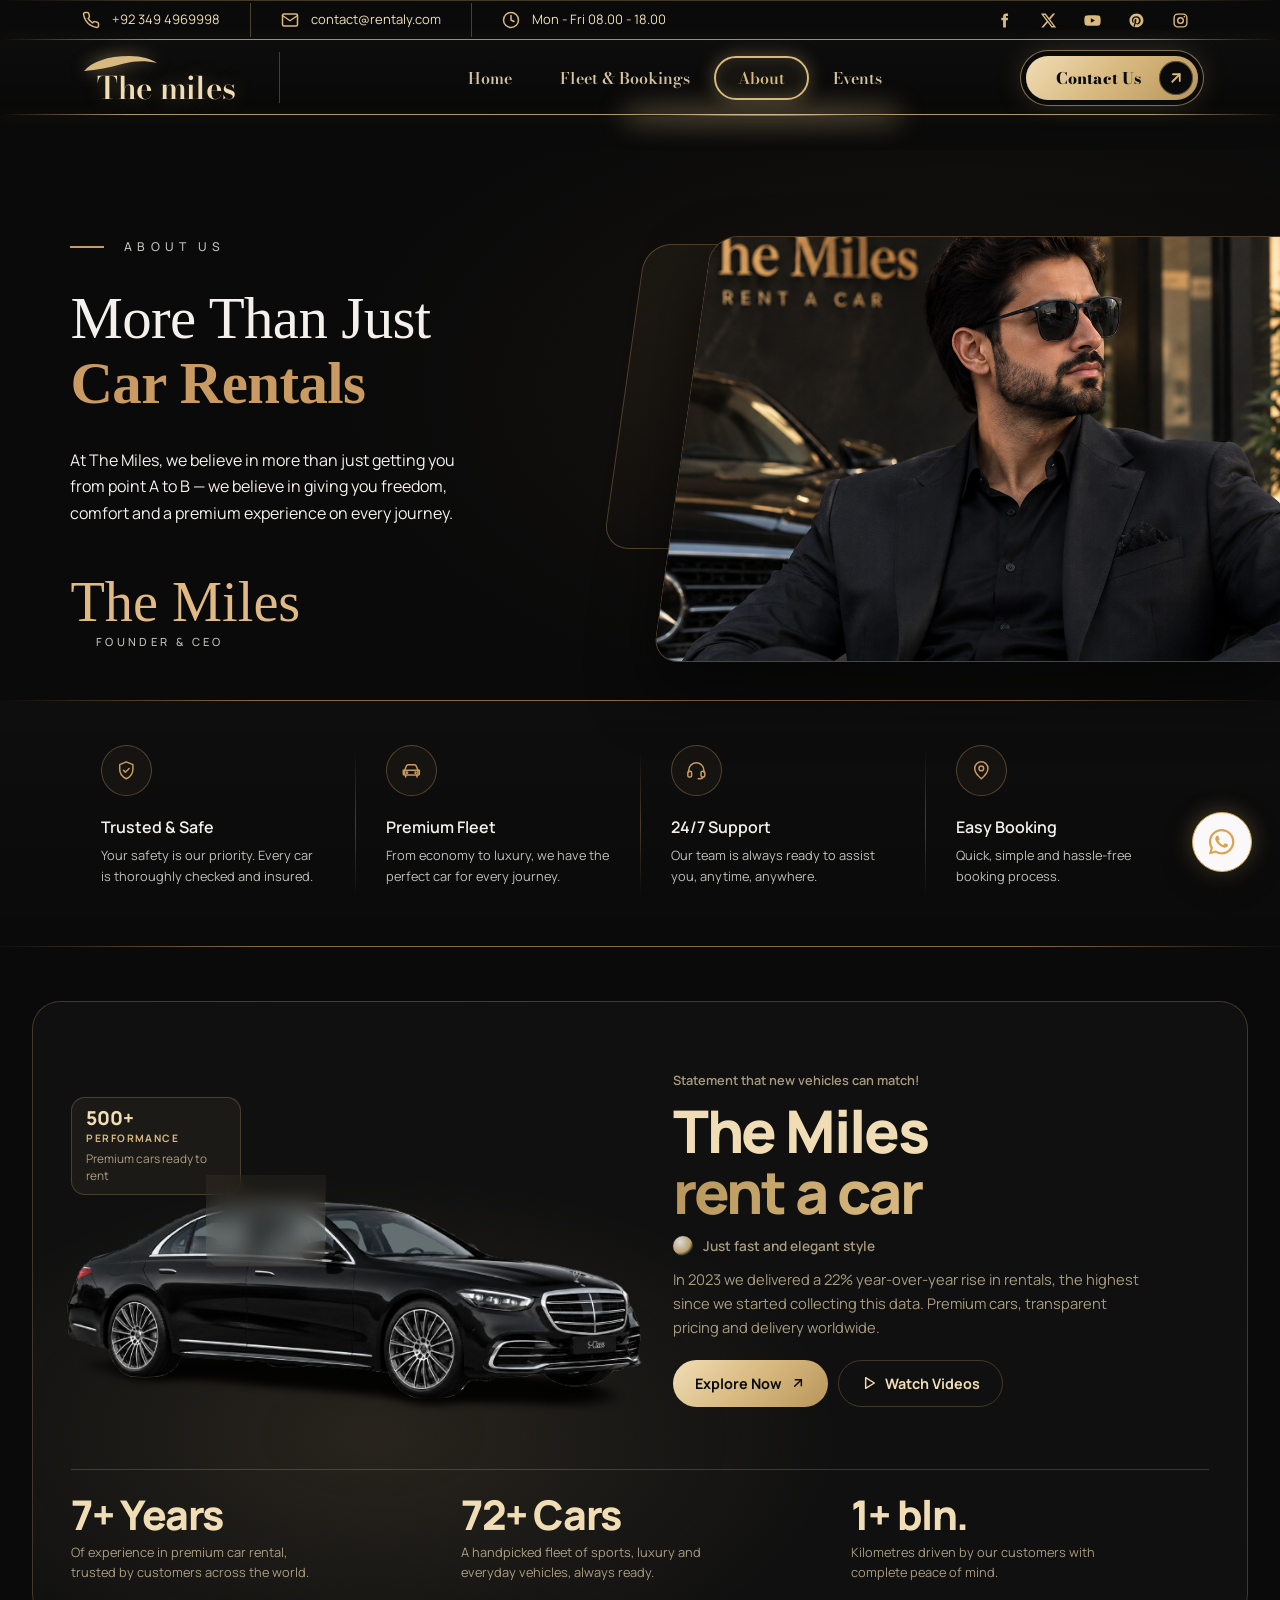
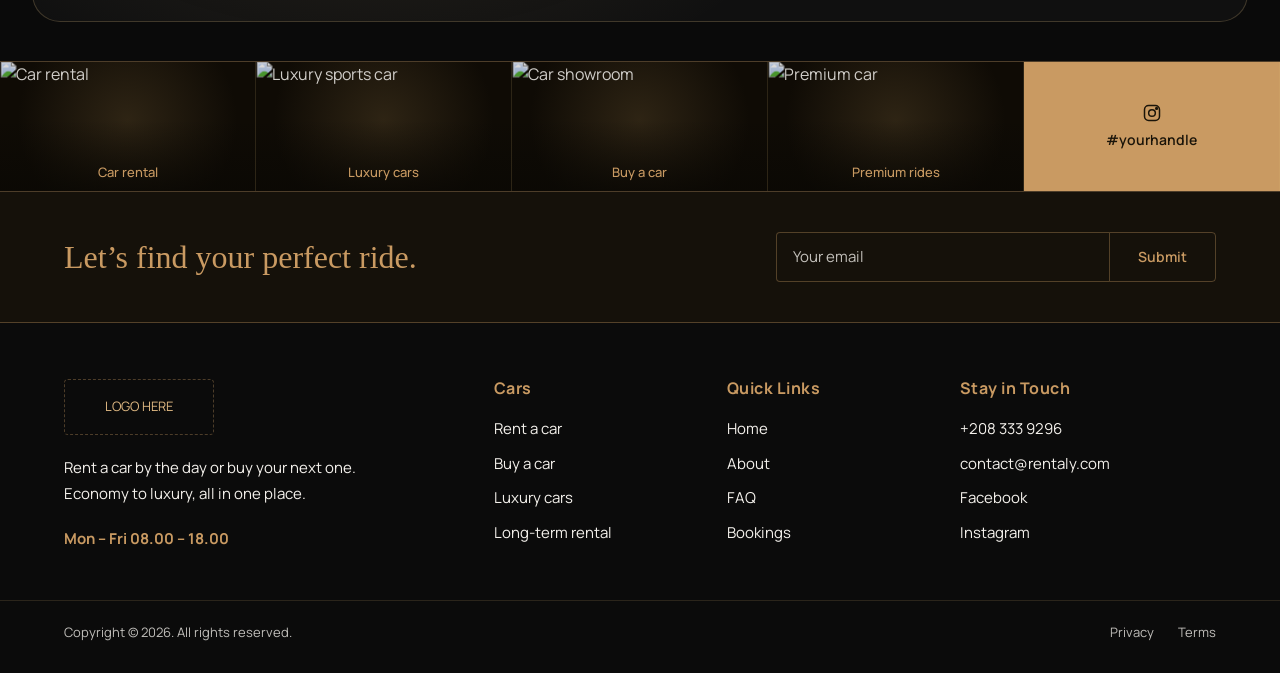
==== about.html @ 0574ad46 "frontend ui fixes" ====
<!DOCTYPE html>
<html lang="en">
<head>
    <meta charset="UTF-8">
    <meta name="viewport" content="width=device-width, initial-scale=1.0">
    <title>Document</title>
             <link href="https://cdn.jsdelivr.net/npm/bootstrap@5.3.3/dist/css/bootstrap.min.css" rel="stylesheet">
       <link rel="stylesheet" href="rent-section.css">
       <link rel="stylesheet" href="style.css">
        <link rel="preconnect" href="https://fonts.googleapis.com">
  <link rel="preconnect" href="https://fonts.gstatic.com" crossorigin>
  <link href="https://fonts.googleapis.com/css2?family=Manrope:wght@400;500;600;700;800&family=Bodoni+Moda:wght@400;500;600;700&family=Pinyon+Script&display=swap" rel="stylesheet">

   <link href="https://fonts.googleapis.com/css2?family=Manrope:wght@400;500;600;700;800&display=swap" rel="stylesheet">
  <style>
  :root{
    --bg:#0a0a0a; --card:#0f0e0d;
    --gold:#c99a62; --gold-soft:#e0b983; --gold-deep:#8d6a3f;
    --line:rgba(201,154,98,.35);
    --text:#f4f1ec; --muted:rgba(244,241,236,.78);
  }
  *{box-sizing:border-box;margin:0;padding:0}
  body{background:var(--bg);font-family:'Manrope',Arial,sans-serif;color:var(--text);-webkit-font-smoothing:antialiased}

  html,body{overflow-x:clip}
  .about{
    width:100%; overflow:hidden; overflow:clip; position:relative;
    background:radial-gradient(70% 60% at 75% 30%,rgba(201,154,98,.07),transparent 70%),var(--bg);
    padding:clamp(36px,6vw,90px) 0 0;
  } 


/* First section (About) ko upar se margin */
.about {
  margin-top: clamp(40px, 11vw, 110px);
}
  .about__top{
    display:grid; grid-template-columns:minmax(0,.9fr) minmax(0,1.1fr);
    align-items:center; gap:clamp(20px,3vw,50px);
  }

  /* ---------- Copy ---------- */
  .about__copy{padding-left:clamp(20px,5.5vw,90px)}
  .eyebrow{display:flex;align-items:center;gap:20px;margin-bottom:clamp(18px,2.4vw,34px);
    font-size:clamp(.7rem,.95vw,.88rem);letter-spacing:.42em;text-transform:uppercase;color:var(--muted);font-weight:500}
  .eyebrow::before{content:"";width:34px;height:1.5px;background:var(--gold)}
  .about h2{
    font-family:'Playfair Display',Georgia,serif;font-weight:500;
    font-size:clamp(2.3rem,4.6vw,4.4rem);line-height:1.1;letter-spacing:-.01em;
  }
  .about h2 span{display:block;color:var(--gold);font-weight:600}
  .about__lead{margin-top:clamp(18px,2.4vw,34px);max-width:26em;
    font-size:clamp(.92rem,1.25vw,1.12rem);line-height:1.65;color:var(--text)}

  .sign{margin-top:clamp(26px,4vw,60px);display:flex;flex-direction:column;align-items:flex-start}
  .sign__name{font-family:'Mrs Saint Delafield',cursive;font-size:clamp(2.6rem,4.4vw,4.2rem);line-height:.9;color:var(--gold-soft)}
  .sign__role{margin:6px 0 0 clamp(14px,2vw,34px);font-size:.7rem;letter-spacing:.3em;text-transform:uppercase;color:var(--muted);font-weight:500}

  /* ---------- Visual ---------- */
  .about__visual{position:relative;min-height:clamp(320px,34vw,520px);padding-right:0}
  /* offset outline behind the photo */
  .frame-back{
    position:absolute;left:4%;top:4%;width:62%;height:70%;
    border:1px solid var(--line);border-radius:26px;transform:skewX(-8deg);
    background:linear-gradient(135deg,rgba(201,154,98,.08),transparent 60%);
  }
  .frame{
    position:absolute;left:8%;right:0;top:2%;bottom:0;
    border:1px solid var(--line);border-right:0;border-radius:26px 0 0 26px;
    transform:skewX(-8deg);transform-origin:bottom left;overflow:hidden;
    background:linear-gradient(160deg,#1b1713,#0c0b0a);
    box-shadow:0 30px 60px rgba(0,0,0,.5);
  }
  .frame__inner{position:absolute;top:0;bottom:0;left:-10%;right:-10%;transform:skewX(8deg) scale(var(--img-scale,1));transform-origin:center}
  .frame__inner img{width:100%;height:100%;object-fit:cover;object-position:var(--img-pos,center center);display:block}

  .founder{
    position:absolute;z-index:2;top:6%;right:clamp(16px,4vw,70px);
    width:clamp(130px,13vw,200px);padding:clamp(12px,1.4vw,20px);
    background:rgba(10,10,10,.82);border:1px solid var(--line);border-radius:16px;
    -webkit-backdrop-filter:blur(8px);backdrop-filter:blur(8px);
  }
  .founder small{display:block;font-size:.62rem;letter-spacing:.3em;text-transform:uppercase;color:var(--muted)}
  .founder b{display:block;margin-top:10px;font-weight:500;font-size:clamp(.85rem,1.1vw,1rem);color:var(--gold-soft)}
  .founder i{display:block;height:1px;margin:10px 0 8px;width:70%;background:linear-gradient(90deg,var(--gold),transparent)}
  .founder .sig{font-family:'Mrs Saint Delafield',cursive;font-size:1.8rem;line-height:1;color:var(--gold-deep);text-align:right}

  /* signature on photo - mobile only */
  .sign--photo{display:none}

  /* ---------- Features ---------- */
  .features{
    margin-top:clamp(24px,3vw,44px);list-style:none;
    display:grid;grid-template-columns:repeat(4,minmax(0,1fr));
    border-top:1px solid transparent;
    border-image:linear-gradient(90deg,transparent,var(--gold-deep) 20%,var(--gold-deep) 80%,transparent) 1;
    border-bottom:1px solid var(--line);
    padding:clamp(24px,3.4vw,50px) clamp(20px,5.5vw,90px);
    background:linear-gradient(180deg,rgba(255,255,255,.015),transparent);
  }
  .feat{position:relative;padding:0 clamp(14px,2.4vw,40px)}
  .feat + .feat::before{content:"";position:absolute;left:0;top:4%;bottom:4%;width:1px;background:linear-gradient(180deg,transparent,var(--line),transparent)}
  .feat__icon{
    display:grid;place-items:center;width:clamp(44px,4vw,56px);height:clamp(44px,4vw,56px);
    border:1px solid var(--line);border-radius:50%;background:rgba(201,154,98,.05);color:var(--gold);
    margin-bottom:clamp(14px,1.8vw,22px);
  }
  .feat__icon svg{width:46%;height:46%;fill:none;stroke:currentColor;stroke-width:1.6;stroke-linecap:round;stroke-linejoin:round}
  .feat h3{font-weight:600;font-size:clamp(.95rem,1.25vw,1.12rem);margin-bottom:8px}
  .feat p{font-size:clamp(.8rem,1vw,.92rem);line-height:1.6;color:var(--muted);max-width:19em}

  /* ---------- Tablet ---------- */
  @media (max-width:1024px){
    .features{grid-template-columns:repeat(2,minmax(0,1fr));row-gap:34px}
    .feat:nth-child(3)::before{display:none}
  }

  /* ---------- Mobile ---------- */
  @media (max-width:820px){
    .about{padding-top:36px}
    .about__top{grid-template-columns:1fr;gap:28px}
    .about__copy{padding:0 22px}
    .about__copy .sign{display:none}
    .about h2{font-size:clamp(2.1rem,9vw,3rem)}
    .about__lead{max-width:none;font-size:.95rem}

    .about__visual{min-height:max(320px,78vw);margin-right:0}
    .frame-back{left:2%;top:6%;width:70%;height:70%}
    .frame{left:7%;right:6%;top:6%;bottom:12%;border-right:1px solid var(--line);border-radius:22px}
    .founder{right:12px;top:12%;width:118px;padding:11px}
    .founder .sig{font-size:1.5rem}
    .sign--photo{display:flex;position:absolute;right:22px;bottom:0;align-items:flex-end;z-index:2}
    .sign--photo .sign__name{font-size:2.4rem}
    .sign--photo .sign__role{margin:2px 0 0;font-size:.58rem;text-align:right}
    .sign--photo{flex-direction:column;align-items:flex-end}

    .features{grid-template-columns:1fr;row-gap:0;padding:12px 22px 40px;border-bottom:0}
    .feat{display:grid;grid-template-columns:56px 1fr;column-gap:18px;padding:22px 0}
    .feat + .feat::before{display:none}
    .feat__icon{margin:0;width:50px;height:50px;grid-row:1 / span 2}
    .feat h3{align-self:end;margin-bottom:6px}
    .feat p{grid-column:2;max-width:none}
  }
</style>
  <style>
    /* =========================================================
   RENT CAR WORLDWIDE (.rc) - standalone section
   Default: Black + Champagne Gold. Class "rc--light" = original light look.
   Font: Manrope.

   CAR KNOBS (.rc ke andar):
     --rc-car-scale : car ka size (1 = box me fit, 1.2 = 20% bada)
     --rc-car-x / --rc-car-y : car ko left-right / upar-neeche khiskana (%)
     --rc-tag-x / --rc-tag-y : price tag ki jagah
     --rc-dot-x / --rc-dot-y : "+" hotspot ki jagah
   ========================================================= */
.rc {
  --rc-gold-rgb: var(--rt-gold-rgb, 216, 185, 127);
  --rc-light-rgb: var(--rt-light-rgb, 240, 221, 181);

  --rc-bg: var(--rt-black, #0a0a0a);
  --rc-card: #101010;
  --rc-glow: rgba(var(--rc-gold-rgb), .12);
  --rc-text: var(--rt-gold-light, #f0ddb5);
  --rc-muted: rgba(var(--rc-light-rgb), .68);
  --rc-accent: var(--rt-gold, #d8b97f);
  --rc-primary-bg: linear-gradient(135deg, var(--rt-gold-light, #f0ddb5) 0%, var(--rt-gold, #d8b97f) 50%, var(--rt-gold-deep, #b8965a) 100%);
  --rc-on-accent: var(--rt-black, #0a0a0a);
  --rc-chip-bg: rgba(var(--rc-gold-rgb), .06);
  --rc-line: rgba(var(--rc-gold-rgb), .24);

  /* ---- car + tag knobs ---- */
  --rc-car-scale: 1.08;
  --rc-car-x: 0%;
  --rc-car-y: 0%;
  --rc-tag-x: 24%;
  --rc-tag-y: 34%;
  --rc-dot-x: 40%;
  --rc-dot-y: 58%;

  padding: clamp(14px, 3vw, 40px) clamp(10px, 2.5vw, 32px);
  background: var(--rc-bg);
  color: var(--rc-text);
  font-family: 'Manrope', sans-serif;
  -webkit-font-smoothing: antialiased;
}
.rc *, .rc *::before, .rc *::after { box-sizing: border-box; }

/* original light look */
.rc--light {
  --rc-bg: #dce8dc;
  --rc-card: #ffffff;
  --rc-glow: transparent;
  --rc-text: #0b0b0b;
  --rc-muted: #6a6f6a;
  --rc-accent: #0b0b0b;
  --rc-primary-bg: #0b0b0b;
  --rc-on-accent: #ffffff;
  --rc-chip-bg: #ffffff;
  --rc-line: rgba(0, 0, 0, .12);
}
.rc--light .rc__title em { background: none; color: inherit; -webkit-text-fill-color: currentColor; }
.rc--light .rc__car img { mix-blend-mode: normal; }

/* ---------- Card ---------- */
.rc__card {
  position: relative;
  max-width: 1240px;
  margin-inline: auto;
  padding: clamp(18px, 3vw, 40px);
  overflow: hidden;
  background:
    radial-gradient(ellipse 55% 60% at 28% 70%, var(--rc-glow), transparent 70%),
    var(--rc-card);
  border: 1px solid var(--rc-line);
  border-radius: clamp(18px, 2.6vw, 28px);
}

.rc__grid {
  display: grid;
  grid-template-columns: minmax(0, 1.05fr) minmax(0, 1fr);
  grid-template-areas:
    "visual copy"
    "stats  stats";
  column-gap: clamp(16px, 3vw, 40px);
}

/* ---------- Visual (left) ---------- */
.rc__visual {
  grid-area: visual;
  position: relative;
  min-height: clamp(280px, 31vw, 420px);
}

.rc__types {
  position: absolute;
  top: 0;
  left: 0;
  z-index: 2;
  display: flex;
  gap: 8px;
  margin: 0;
  padding: 0;
  list-style: none;
}
.rc__types li {
  display: grid;
  place-items: center;
  width: 42px;
  height: 42px;
  background: var(--rc-chip-bg);
  border: 1px solid var(--rc-line);
  border-radius: 50%;
  color: var(--rc-accent);
}
.rc__types li.is-active {
  background: var(--rc-primary-bg);
  border-color: transparent;
  color: var(--rc-on-accent);
}
.rc__types svg {
  width: 18px;
  height: 18px;
  fill: none;
  stroke: currentColor;
  stroke-width: 1.8;
  stroke-linecap: round;
  stroke-linejoin: round;
}

.rc__chip {
  position: absolute;
  top: 56px;
  left: 0;
  z-index: 2;
  display: grid;
  gap: 2px;
  max-width: 170px;
  padding: 10px 14px;
  background: var(--rc-chip-bg);
  border: 1px solid var(--rc-line);
  border-radius: 14px;
}
.rc__chip-num { font-size: 1.2rem; font-weight: 800; line-height: 1.1; }
.rc__chip-label {
  font-size: .64rem;
  font-weight: 700;
  letter-spacing: .14em;
  text-transform: uppercase;
  color: var(--rc-accent);
}
.rc__chip-text { margin-top: 3px; font-size: .74rem; line-height: 1.4; color: var(--rc-muted); }

/* ---------- Car image slot ----------
   Car is always fitted INSIDE this box (any image shape works), so it can
   never grow over the text. Use --rc-car-scale to make it bigger. */
.rc__car {
  position: absolute;
  top: 60px;
  left: 0;
  right: 0;
  bottom: 0;
  z-index: 0;
  display: flex;
  align-items: flex-end;
  justify-content: center;
}
.rc__car img {
  display: block;
  width: 100%;
  height: 100%;
  object-fit: contain;
  object-position: center bottom;
  transform: scale(var(--rc-car-scale)) translate(var(--rc-car-x), var(--rc-car-y));
  transform-origin: center bottom;
  /* agar image JPG hai (kala background), ye us kale ko card me ghula deta hai.
     Transparent PNG/WebP me koi farq nahi padta. */
  mix-blend-mode: lighten;
}
/* preview hint - disappears once an <img> is added */
.rc__car:not(:has(img)) {
  align-items: center;
  border: 1.5px dashed var(--rc-line);
  border-radius: 18px;
}
.rc__car:not(:has(img))::before {
  content: "Car image yahan lagao";
  font-size: .8rem;
  letter-spacing: .1em;
  text-transform: uppercase;
  color: var(--rc-muted);
}

/* floating price tag */
.rc__tag {
  position: absolute;
  left: var(--rc-tag-x);
  top: var(--rc-tag-y);
  z-index: 2;
  display: grid;
  gap: 2px;
  padding: 8px 14px 10px;
  background: var(--rc-chip-bg);
  border: 1px solid var(--rc-line);
  border-radius: 14px;
  -webkit-backdrop-filter: blur(10px);
  backdrop-filter: blur(10px);
}
.rc__tag-pill {
  justify-self: start;
  margin-bottom: 3px;
  padding: 2px 9px;
  background: var(--rc-primary-bg);
  border-radius: 999px;
  color: var(--rc-on-accent);
  font-size: .64rem;
  font-weight: 700;
}
.rc__tag-label { font-size: .72rem; color: var(--rc-muted); }
.rc__tag-price { font-size: 1.15rem; font-weight: 800; letter-spacing: -.02em; }

/* "+" hotspot on the car */
.rc__dot {
  position: absolute;
  left: var(--rc-dot-x);
  top: var(--rc-dot-y);
  z-index: 2;
  display: grid;
  place-items: center;
  width: 34px;
  height: 34px;
  padding: 0;
  background: var(--rc-primary-bg);
  border: 0;
  border-radius: 50%;
  color: var(--rc-on-accent);
  cursor: pointer;
}
.rc__dot svg {
  width: 16px;
  height: 16px;
  fill: none;
  stroke: currentColor;
  stroke-width: 2.4;
  stroke-linecap: round;
}
.rc__dot::after {
  content: "";
  position: absolute;
  inset: -6px;
  border: 1px solid var(--rc-accent);
  border-radius: 50%;
  animation: rcPulse 2.2s ease-out infinite;
}
@keyframes rcPulse {
  0%   { transform: scale(.8); opacity: .9; }
  100% { transform: scale(1.6); opacity: 0; }
}

/* ---------- Copy (right) ---------- */
.rc__copy {
  grid-area: copy;
  position: relative;
  z-index: 1;
  align-self: center;
}
.rc__eyebrow {
  margin: 0 0 10px;
  font-size: clamp(.74rem, 1vw, .85rem);
  font-weight: 600;
  color: var(--rc-muted);
}
.rc__title {
  margin: 0 0 14px;
  font-size: clamp(2.1rem, 4.6vw, 3.9rem);
  font-weight: 800;
  line-height: 1.04;
  letter-spacing: -.035em;
  color: var(--rc-text);
}
.rc__title em {
  display: block;
  font-style: normal;
  background: linear-gradient(100deg, var(--rt-gold-deep, #b8965a) 0%, var(--rt-gold, #d8b97f) 45%, var(--rt-gold-light, #f0ddb5) 100%);
  -webkit-background-clip: text;
  background-clip: text;
  color: transparent;
  -webkit-text-fill-color: transparent;
}
.rc__style {
  display: flex;
  align-items: center;
  gap: 10px;
  margin: 0 0 10px;
  font-size: .85rem;
  font-weight: 600;
  color: var(--rc-muted);
}
.rc__orb {
  width: 20px;
  height: 20px;
  border-radius: 50%;
  background: radial-gradient(circle at 35% 30%, #fff, var(--rc-accent) 55%, transparent 75%);
  opacity: .85;
}
.rc__lead {
  max-width: 480px;
  margin: 0 0 20px;
  font-size: clamp(.86rem, 1.15vw, .95rem);
  line-height: 1.65;
  color: var(--rc-muted);
}

.rc__actions { display: flex; flex-wrap: wrap; gap: 10px; }
.rc__btn {
  display: inline-flex;
  align-items: center;
  gap: 8px;
  padding: 12px 22px;
  border-radius: 999px;
  font-size: .9rem;
  font-weight: 700;
  text-decoration: none;
  transition: transform .3s ease, box-shadow .3s ease, border-color .3s ease;
}
.rc__btn svg {
  width: 16px;
  height: 16px;
  fill: none;
  stroke: currentColor;
  stroke-width: 2.2;
  stroke-linecap: round;
  stroke-linejoin: round;
}
.rc__btn--primary { background: var(--rc-primary-bg); color: var(--rc-on-accent); }
.rc__btn--ghost { border: 1px solid var(--rc-line); color: var(--rc-text); }
.rc__btn:hover { transform: translateY(-2px); }
.rc__btn--primary:hover { box-shadow: 0 12px 28px rgba(var(--rc-gold-rgb), .3); }
.rc__btn--ghost:hover { border-color: var(--rc-accent); }
.rc__btn:focus-visible { outline: 2px solid var(--rc-accent); outline-offset: 3px; }

/* ---------- Stats ---------- */
.rc__stats {
  grid-area: stats;
  display: grid;
  grid-template-columns: repeat(3, minmax(0, 1fr));
  gap: clamp(14px, 2.5vw, 32px);
  margin: clamp(18px, 2.6vw, 32px) 0 0;
  padding: clamp(16px, 2.2vw, 24px) 0 0;
  list-style: none;
  border-top: 1px solid var(--rc-line);
}
.rc__stats strong {
  display: block;
  font-size: clamp(1.7rem, 3.2vw, 2.6rem);
  font-weight: 800;
  line-height: 1;
  letter-spacing: -.035em;
}
.rc__stats p {
  max-width: 32ch;
  margin: 8px 0 0;
  font-size: clamp(.8rem, 1vw, .88rem);
  line-height: 1.55;
  color: var(--rc-muted);
}

/* =========================================================
   RESPONSIVE
   >=992   car left, text right, stats below
   <992    text first, then car, then stats
   <640    stats become rows
   <480    stat chip hidden, smaller icons
   ========================================================= */
@media (max-width: 991.98px) {
  .rc__grid {
    grid-template-columns: minmax(0, 1fr);
    grid-template-areas:
      "copy"
      "visual"
      "stats";
  }
  .rc__copy { margin-bottom: clamp(8px, 3vw, 20px); }
  .rc__visual { min-height: clamp(240px, 58vw, 380px); }
}

@media (max-width: 639.98px) {
  .rc__stats { grid-template-columns: minmax(0, 1fr); gap: 0; }
  .rc__stats li {
    display: grid;
    grid-template-columns: minmax(104px, .42fr) minmax(0, 1fr);
    align-items: center;
    gap: 14px;
    padding: 12px 0;
    border-bottom: 1px solid var(--rc-line);
  }
  .rc__stats li:last-child { border-bottom: 0; }
  .rc__stats p { margin: 0; }
}

@media (max-width: 479.98px) {
  .rc__chip { display: none; }
  .rc__car { top: 50px; }
  .rc__types li { width: 36px; height: 36px; }
  .rc__types svg { width: 16px; height: 16px; }
  .rc__tag { padding: 6px 11px 8px; }
  .rc__tag-price { font-size: 1rem; }
  .rc__btn { padding: 11px 18px; }
}

@media (prefers-reduced-motion: reduce) {
  .rc__dot::after { animation: none; display: none; }
  .rc__btn { transition: none; }
}
   </style>
</head>
<body>
     <!-- Inline SVG sprite (no icon library needed) -->
  <svg width="0" height="0" style="position:absolute" aria-hidden="true" focusable="false">
    <defs>
      <symbol id="i-phone" viewBox="0 0 24 24"><path d="M22 16.9v3a2 2 0 0 1-2.2 2 19.8 19.8 0 0 1-8.6-3.1 19.5 19.5 0 0 1-6-6A19.8 19.8 0 0 1 2.1 4.2 2 2 0 0 1 4.1 2h3a2 2 0 0 1 2 1.7c.1 1 .4 1.9.7 2.8a2 2 0 0 1-.5 2.1L8.1 9.9a16 16 0 0 0 6 6l1.3-1.3a2 2 0 0 1 2.1-.4c.9.3 1.8.6 2.8.7a2 2 0 0 1 1.7 2z"/></symbol>
      <symbol id="i-mail" viewBox="0 0 24 24"><path d="M4 4h16a2 2 0 0 1 2 2v12a2 2 0 0 1-2 2H4a2 2 0 0 1-2-2V6a2 2 0 0 1 2-2z"/><polyline points="22,6 12,13 2,6"/></symbol>
      <symbol id="i-clock" viewBox="0 0 24 24"><circle cx="12" cy="12" r="10"/><polyline points="12 6 12 12 16 14"/></symbol>
      <symbol id="i-chevron-left" viewBox="0 0 24 24"><polyline points="15 18 9 12 15 6"/></symbol>
      <symbol id="i-chevron-right" viewBox="0 0 24 24"><polyline points="9 18 15 12 9 6"/></symbol>
      <symbol id="i-menu" viewBox="0 0 24 24"><line x1="3" y1="7" x2="21" y2="7"/><line x1="3" y1="12" x2="21" y2="12"/><line x1="3" y1="17" x2="21" y2="17"/></symbol>
      <symbol id="i-arrow-up-right" viewBox="0 0 24 24"><line x1="7" y1="17" x2="17" y2="7"/><polyline points="8 7 17 7 17 16"/></symbol>

      <!-- fleet section icons -->
      <symbol id="i-arrow-right" viewBox="0 0 24 24"><path d="M5 12h14"/><path d="m12 5 7 7-7 7"/></symbol>
      <symbol id="i-car" viewBox="0 0 24 24"><path d="M19 17h2c.6 0 1-.4 1-1v-3c0-.9-.7-1.7-1.5-1.9C18.7 10.6 16 10 16 10s-1.3-1.4-2.2-2.3c-.5-.4-1.1-.7-1.8-.7H5c-.6 0-1.1.4-1.4.9l-1.4 2.9A3.7 3.7 0 0 0 2 12v4c0 .6.4 1 1 1h2"/><circle cx="7" cy="17" r="2"/><path d="M9 17h6"/><circle cx="17" cy="17" r="2"/></symbol>
      <symbol id="i-car-front" viewBox="0 0 24 24"><path d="m21 8-2 2-1.5-3.7A2 2 0 0 0 15.646 5H8.4a2 2 0 0 0-1.903 1.257L5 10 3 8"/><path d="M7 14h.01"/><path d="M17 14h.01"/><rect width="18" height="8" x="3" y="10" rx="2"/><path d="M5 18v2"/><path d="M19 18v2"/></symbol>
      <symbol id="i-suv" viewBox="0 0 24 24"><path d="M5 17H3a1 1 0 0 1-1-1v-4.5l2-4.5a1 1 0 0 1 .9-.6h10.4a1 1 0 0 1 .8.4l3.4 4.7H21a1 1 0 0 1 1 1V16a1 1 0 0 1-1 1h-2"/><path d="M9 17h6"/><circle cx="7" cy="17" r="2"/><circle cx="17" cy="17" r="2"/><path d="M4 11.5h14"/></symbol>
      <symbol id="i-crown" viewBox="0 0 24 24"><path d="M11.562 3.266a.5.5 0 0 1 .876 0L15.39 8.87a1 1 0 0 0 1.516.294L21.183 5.5a.5.5 0 0 1 .798.519l-2.834 10.246a1 1 0 0 1-.956.734H5.81a1 1 0 0 1-.957-.734L2.02 6.02a.5.5 0 0 1 .798-.519l4.276 3.664a1 1 0 0 0 1.516-.294z"/><path d="M5 21h14"/></symbol>
      <symbol id="i-truck" viewBox="0 0 24 24"><path d="M14 18V6a2 2 0 0 0-2-2H4a2 2 0 0 0-2 2v11a1 1 0 0 0 1 1h2"/><path d="M15 18H9"/><path d="M19 18h2a1 1 0 0 0 1-1v-3.65a1 1 0 0 0-.22-.624l-3.48-4.35A1 1 0 0 0 17.52 8H14"/><circle cx="17" cy="18" r="2"/><circle cx="7" cy="18" r="2"/></symbol>
      <symbol id="i-flame" viewBox="0 0 24 24"><path d="M8.5 14.5A2.5 2.5 0 0 0 11 12c0-1.38-.5-2-1-3-1.072-2.143-.224-4.054 2-6 .5 2.5 2 4.9 4 6.5 2 1.6 3 3.5 3 5.5a7 7 0 1 1-14 0c0-1.153.433-2.294 1-3a2.5 2.5 0 0 0 2.5 2.5z"/></symbol>
      <symbol id="i-heart" viewBox="0 0 24 24"><path d="M19 14c1.49-1.46 3-3.21 3-5.5A5.5 5.5 0 0 0 16.5 3c-1.76 0-3 .5-4.5 2-1.5-1.5-2.74-2-4.5-2A5.5 5.5 0 0 0 2 8.5c0 2.3 1.5 4.05 3 5.5l7 7Z"/></symbol>
      <symbol id="i-engine" viewBox="0 0 24 24"><path d="M4 10v5"/><path d="M2 12.5h2"/><path d="M6 8h3V6h6v2h2l2 2h2v6h-2l-2 2H9l-3-3z"/><path d="M11 12h4"/></symbol>
      <symbol id="i-gauge" viewBox="0 0 24 24"><path d="m12 14 4-4"/><path d="M3.34 19a10 10 0 1 1 17.32 0"/></symbol>
      <symbol id="i-gear" viewBox="0 0 24 24"><circle cx="12" cy="12" r="9"/><circle cx="9" cy="9" r=".6"/><circle cx="15" cy="9" r=".6"/><circle cx="9" cy="15" r=".6"/><circle cx="15" cy="15" r=".6"/><path d="M9 9v6M15 9v6M9 12h6"/></symbol>
      <symbol id="i-shield-check" viewBox="0 0 24 24"><path d="M20 13c0 5-3.5 7.5-7.66 8.95a1 1 0 0 1-.67-.01C7.5 20.5 4 18 4 13V6a1 1 0 0 1 1-1c2 0 4.5-1.2 6.24-2.72a1.17 1.17 0 0 1 1.52 0C14.51 3.81 17 5 19 5a1 1 0 0 1 1 1z"/><path d="m9 12 2 2 4-4"/></symbol>
      <symbol id="i-support" viewBox="0 0 24 24"><circle cx="12" cy="12" r="10"/><text x="12" y="14.6" text-anchor="middle" font-size="7.2" font-weight="800" font-family="Manrope, sans-serif" fill="currentColor" stroke="none">24/7</text></symbol>
      <symbol id="i-star" viewBox="0 0 24 24"><path d="M11.525 2.295a.53.53 0 0 1 .95 0l2.31 4.679a2.123 2.123 0 0 0 1.595 1.16l5.166.756a.53.53 0 0 1 .294.904l-3.736 3.638a2.123 2.123 0 0 0-.611 1.878l.882 5.14a.53.53 0 0 1-.771.56l-4.618-2.428a2.122 2.122 0 0 0-1.973 0L6.396 21.01a.53.53 0 0 1-.77-.56l.881-5.139a2.122 2.122 0 0 0-.611-1.879L2.16 9.795a.53.53 0 0 1 .294-.906l5.165-.755a2.122 2.122 0 0 0 1.597-1.16z"/></symbol>

      <symbol id="i-facebook" viewBox="0 0 24 24"><path d="M14 8V6.5c0-.7.2-1 1.1-1H17V2h-2.6C11.3 2 10 3.7 10 6.2V8H7.5v3.5H10V22h4V11.5h2.7L17 8h-3z"/></symbol>
      <symbol id="i-x" viewBox="0 0 24 24"><path d="M18.244 2.25h3.308l-7.227 8.26 8.502 11.24H16.17l-5.214-6.817L4.99 21.75H1.68l7.73-8.835L1.254 2.25H8.08l4.713 6.231zm-1.161 17.52h1.833L7.084 4.126H5.117z"/></symbol>
      <symbol id="i-youtube" viewBox="0 0 24 24"><path d="M23 7.2a3 3 0 0 0-2.1-2.1C19 4.6 12 4.6 12 4.6s-7 0-8.9.5A3 3 0 0 0 1 7.2C.5 9.1.5 12 .5 12s0 2.9.5 4.8a3 3 0 0 0 2.1 2.1c1.9.5 8.9.5 8.9.5s7 0 8.9-.5a3 3 0 0 0 2.1-2.1c.5-1.9.5-4.8.5-4.8s0-2.9-.5-4.8zM9.7 15.3V8.7l5.8 3.3-5.8 3.3z"/></symbol>
      <symbol id="i-pinterest" viewBox="0 0 24 24"><path d="M12 2C6.5 2 2 6.5 2 12c0 4.2 2.6 7.8 6.3 9.2-.1-.8-.2-2 0-2.9l1.1-4.6s-.3-.6-.3-1.4c0-1.3.8-2.3 1.7-2.3.8 0 1.2.6 1.2 1.3 0 .8-.5 2-.8 3.1-.2.9.5 1.7 1.4 1.7 1.7 0 3-1.8 3-4.4 0-2.3-1.7-3.9-4-3.9-2.7 0-4.3 2-4.3 4.1 0 .8.3 1.7.7 2.2.1.1.1.2.1.3l-.3 1.1c0 .2-.1.2-.3.1-1.2-.6-2-2.4-2-3.8 0-3.1 2.2-5.9 6.4-5.9 3.4 0 6 2.4 6 5.6 0 3.3-2.1 6-5 6-1 0-1.9-.5-2.2-1.1l-.6 2.3c-.2.8-.8 1.9-1.2 2.5.9.3 1.9.4 2.9.4 5.5 0 10-4.5 10-10S17.5 2 12 2z"/></symbol>
      <symbol id="i-instagram" viewBox="0 0 24 24"><rect x="3" y="3" width="18" height="18" rx="5" fill="none" stroke="currentColor" stroke-width="2"/><circle cx="12" cy="12" r="4" fill="none" stroke="currentColor" stroke-width="2"/><circle cx="17.5" cy="6.5" r="1.2" fill="currentColor" stroke="none"/></symbol>
    </defs>
  </svg>
     <header class="rt-header">

  <!-- ========== TOP BAR ========== -->
  <div class="rt-topbar">
    <div class="container">
      <div class="rt-topbar__inner">
        <ul class="rt-topbar__info">
          <li>
            <svg class="rt-ic" aria-hidden="true"><use href="#i-phone"/></svg>
            <a href="tel:+923494969998">+92 349 4969998</a>
          </li>
          <li class="d-none d-md-flex">
            <svg class="rt-ic" aria-hidden="true"><use href="#i-mail"/></svg>
            <a href="mailto:contact@rentaly.com">contact@rentaly.com</a>
          </li>
          <li class="d-none d-lg-flex">
            <svg class="rt-ic" aria-hidden="true"><use href="#i-clock"/></svg>
            <span>Mon - Fri 08.00 - 18.00</span>
          </li>
        </ul>

        <ul class="rt-topbar__social">
          <li><a href="#" aria-label="Facebook"><svg class="rt-ic rt-ic--fill" aria-hidden="true"><use href="#i-facebook"/></svg></a></li>
          <li><a href="#" aria-label="X / Twitter"><svg class="rt-ic rt-ic--fill" aria-hidden="true"><use href="#i-x"/></svg></a></li>
          <li><a href="#" aria-label="YouTube"><svg class="rt-ic rt-ic--fill" aria-hidden="true"><use href="#i-youtube"/></svg></a></li>
          <li><a href="#" aria-label="Pinterest"><svg class="rt-ic rt-ic--fill" aria-hidden="true"><use href="#i-pinterest"/></svg></a></li>
          <li><a href="#" aria-label="Instagram"><svg class="rt-ic rt-ic--fill" aria-hidden="true"><use href="#i-instagram"/></svg></a></li>
        </ul>
      </div>
    </div>
  </div>

    <!-- ========== NAVBAR ========== -->
    <nav class="rt-nav navbar-expand-lg" aria-label="Main navigation">
      <div class="container">
        <div class="rt-nav__bar">

          <!-- Logo: replace this block with your own logo <img> -->
          <a class="rt-logo" href="index.html" aria-label="Rentaly home">
            <svg class="rt-logo__swoosh" viewBox="0 0 160 46" aria-hidden="true">
              <path d="M4 38C20 20 50 8 95 8c25 0 43 6 55 14-25-6-50-4-70 2C55 31 30 36 4 38z" fill="currentColor"/>
            </svg>
            <span class="rt-logo__text">The miles</span>
          </a>

          <button class="navbar-toggler rt-toggler" type="button" data-bs-toggle="collapse" data-bs-target="#rtNav" aria-controls="rtNav" aria-expanded="false" aria-label="Toggle navigation">
            <svg class="rt-ic" aria-hidden="true"><use href="#i-menu"/></svg>
          </button>

          <div class="collapse navbar-collapse" id="rtNav">

            <div class="rt-nav__links">
              <span class="rt-nav__pill" aria-hidden="true"></span>
                <ul class="navbar-nav">
                <li class="nav-item"><a class="nav-link" aria-current="page" href="index.html">Home</a></li>
                              <li class="nav-item"><a class="nav-link" href="fleet&booking.html">Fleet & Bookings</a></li>
                <li class="nav-item"><a class="nav-link active" href="about.html">About</a></li>
                <li class="nav-item"><a class="nav-link" href="events.html">Events</a></li>
              
              </ul>
            </div>

            <a class="rt-btn-contact" href="contact.html">
              <span class="rt-btn-contact__label">Contact Us</span>
              <span class="rt-btn-contact__icon"><svg class="rt-ic" aria-hidden="true"><use href="#i-arrow-up-right"/></svg></span>
            </a>

          </div>
        </div>
      </div>
    </nav>

  </header>

    <section class="about">
  <div class="about__top">

    <div class="about__copy">
      <div class="eyebrow">About Us</div>
      <h2>More Than Just <span>Car Rentals</span></h2>
      <p class="about__lead">At The Miles, we believe in more than just getting you from point A to B — we believe in giving you freedom, comfort and a premium experience on every journey.</p>

      <div class="sign">
        <span class="sign__name">The Miles</span>
        <span class="sign__role">Founder &amp; CEO</span>
      </div>
    </div>

    <div class="about__visual">
      <div class="frame-back"></div>
      <div class="frame">
        <div class="frame__inner">
        
          <img src="439f05ef-9955-4eae-9ec9-d8bed3cf51ff.png" alt="Founder"> 
        </div>
      </div>

   

      <div class="sign sign--photo">
        <span class="sign__name">The Miles</span>
        <span class="sign__role">Founder &amp; CEO</span>
      </div>
    </div>
  </div>

  <ul class="features">
    <li class="feat">
      <span class="feat__icon"><svg viewBox="0 0 24 24"><path d="M12 3l7 3v5c0 4.500-3 8.200-7 10-4-1.800-7-5.500-7-10V6l7-3z"/><path d="M9 12l2 2 4-4"/></svg></span>
      <h3>Trusted &amp; Safe</h3>
      <p>Your safety is our priority. Every car is thoroughly checked and insured.</p>
    </li>
    <li class="feat">
      <span class="feat__icon"><svg viewBox="0 0 24 24"><path d="M5 16V12l1.800-4.500A2 2 0 018.700 6h6.600a2 2 0 011.900 1.500L19 12v4"/><path d="M3.500 12h17v4a1 1 0 01-1 1h-15a1 1 0 01-1-1v-4z"/><circle cx="7.500" cy="14.500" r=".6"/><circle cx="16.500" cy="14.500" r=".6"/><path d="M6 17v2M18 17v2"/></svg></span>
      <h3>Premium Fleet</h3>
      <p>From economy to luxury, we have the perfect car for every journey.</p>
    </li>
    <li class="feat">
      <span class="feat__icon"><svg viewBox="0 0 24 24"><path d="M4 14v-2a8 8 0 0116 0v2"/><rect x="3" y="13" width="4" height="6" rx="1.500"/><rect x="17" y="13" width="4" height="6" rx="1.500"/><path d="M19 19c0 1.500-2 2-5 2"/></svg></span>
      <h3>24/7 Support</h3>
      <p>Our team is always ready to assist you, anytime, anywhere.</p>
    </li>
    <li class="feat">
      <span class="feat__icon"><svg viewBox="0 0 24 24"><path d="M12 21s-7-6.200-7-11a7 7 0 0114 0c0 4.800-7 11-7 11z"/><circle cx="12" cy="10" r="2.500"/></svg></span>
      <h3>Easy Booking</h3>
      <p>Quick, simple and hassle-free booking process.</p>
    </li>
  </ul>
</section>
    <section class="rc" id="rent-worldwide" aria-labelledby="rcTitle">
  <div class="rc__card">
    <div class="rc__grid">

      <!-- LEFT: icons, stat chip, car, price tag -->
      <div class="rc__visual">

      

        <div class="rc__chip">
          <span class="rc__chip-num">500+</span>
          <span class="rc__chip-label">Performance</span>
          <span class="rc__chip-text">Premium cars ready to rent</span>
        </div>

          <div class="rc__car">
          <img src="image-removebg-preview (2).png" alt="Premium rental car">
        </div>

        <div class="rc__tag">
          <span class="rc__tag-pill">+ Details</span>
          <span class="rc__tag-label">Rent from</span>
          <strong class="rc__tag-price">$8,750.00</strong>
        </div>

      </div>

      <!-- RIGHT: text -->
      <div class="rc__copy">
        <p class="rc__eyebrow">Statement that new vehicles can match!</p>
        <h2 class="rc__title" id="rcTitle">The Miles <em>rent a car</em></h2>
        <p class="rc__style"><span class="rc__orb" aria-hidden="true"></span>Just fast and elegant style</p>
        <p class="rc__lead">In 2023 we delivered a 22% year-over-year rise in rentals, the highest since we started collecting this data. Premium cars, transparent pricing and delivery worldwide.</p>

        <div class="rc__actions">
          <a class="rc__btn rc__btn--primary" href="cars.html">
            Explore Now
            <svg viewBox="0 0 24 24" aria-hidden="true"><line x1="7" y1="17" x2="17" y2="7"/><polyline points="8 7 17 7 17 16"/></svg>
          </a>
          <a class="rc__btn rc__btn--ghost" href="#">
            <svg viewBox="0 0 24 24" aria-hidden="true"><polygon points="7 4 20 12 7 20 7 4"/></svg>
            Watch Videos
          </a>
        </div>
      </div>

      <!-- BOTTOM: stats -->
      <ul class="rc__stats">
        <li><strong>7+ Years</strong><p>Of experience in premium car rental, trusted by customers across the world.</p></li>
        <li><strong>72+ Cars</strong><p>A handpicked fleet of sports, luxury and everyday vehicles, always ready.</p></li>
        <li><strong>1+ bln.</strong><p>Kilometres driven by our customers with complete peace of mind.</p></li>
      </ul>

    </div>
  </div>
</section>
<footer class="site-footer">

  <!-- Car image strip -->
  <div class="gallery">

    <div class="tile">
      <img
        src="https://images.unsplash.com/photo-1503376780353-7e6692767b70?auto=format&fit=crop&w=1200&q=85"
        alt="Car rental"
        loading="lazy"
      >
      <span>Car rental</span>
    </div>

    <div class="tile">
      <img
        src="https://images.unsplash.com/photo-1544829099-b9a0c07fad1a?auto=format&fit=crop&w=1200&q=85"
        alt="Luxury sports car"
        loading="lazy"
      >
      <span>Luxury cars</span>
    </div>

    <div class="tile">
      <img
        src="https://images.unsplash.com/photo-1553440569-bcc63803a83d?auto=format&fit=crop&w=1200&q=85"
        alt="Car showroom"
        loading="lazy"
      >
      <span>Buy a car</span>
    </div>

    <div class="tile">
      <img
        src="https://images.unsplash.com/photo-1494976388531-d1058494cdd8?auto=format&fit=crop&w=1200&q=85"
        alt="Premium car"
        loading="lazy"
      >
      <span>Premium rides</span>
    </div>

    <a class="tile handle" href="#" aria-label="Instagram">
      <svg viewBox="0 0 24 24" aria-hidden="true">
        <rect x="3" y="3" width="18" height="18" rx="5"/>
        <circle cx="12" cy="12" r="4"/>
        <circle cx="17.5" cy="6.5" r="1" fill="#1a1409"/>
      </svg>
      #yourhandle
    </a>

  </div>

  <div class="band">
    <h3>Let’s find your perfect ride.</h3>

    <form onsubmit="return false">
      <input
        type="email"
        placeholder="Your email"
        aria-label="Email"
      >
      <button type="submit">Submit</button>
    </form>
  </div>

  <div class="main">

    <div class="brand">
      <div class="logo-box">LOGO HERE</div>

      <p>
        Rent a car by the day or buy your next one.
        Economy to luxury, all in one place.
      </p>

      <p class="live">
        Mon – Fri 08.00 – 18.00
      </p>
    </div>

    <div class="col">
      <h4>Cars</h4>
      <ul>
        <li><a href="#">Rent a car</a></li>
        <li><a href="#">Buy a car</a></li>
        <li><a href="#">Luxury cars</a></li>
        <li><a href="#">Long-term rental</a></li>
      </ul>
    </div>

    <div class="col">
      <h4>Quick Links</h4>
      <ul>
        <li><a href="#">Home</a></li>
        <li><a href="#">About</a></li>
        <li><a href="#">FAQ</a></li>
        <li><a href="#">Bookings</a></li>
      </ul>
    </div>

    <div class="col">
      <h4>Stay in Touch</h4>
      <ul>
        <li><a href="tel:+2083339296">+208 333 9296</a></li>
        <li><a href="mailto:contact@rentaly.com">contact@rentaly.com</a></li>
        <li><a href="#">Facebook</a></li>
        <li><a href="#">Instagram</a></li>
      </ul>
    </div>

  </div>

  <div class="bottom">
    <span>Copyright © 2026. All rights reserved.</span>

    <nav>
      <a href="#">Privacy</a>
      <a href="#">Terms</a>
    </nav>
  </div>

</footer>
<!-- ================= WHATSAPP FLOATING BUTTON ================= -->
<a class="wa-float" id="waFloat"
   href="https://wa.me/923494969998?text=Hello%2C%20I%20want%20to%20rent%20a%20car."
   target="_blank" rel="noopener noreferrer"
   aria-label="Chat with us on WhatsApp">
  <span class="wa-float__label">Chat with us</span>
  <span class="wa-float__btn">
    <svg viewBox="0 0 32 32" aria-hidden="true">
      <path fill="currentColor" d="M16.003 3C8.83 3 3 8.83 3 16c0 2.29.6 4.53 1.74 6.5L3 29l6.68-1.71A12.94 12.94 0 0 0 16.003 29C23.17 29 29 23.17 29 16S23.17 3 16.003 3zm0 23.7c-1.95 0-3.86-.53-5.53-1.52l-.4-.23-3.96 1.01 1.06-3.86-.26-.4A10.67 10.67 0 0 1 5.3 16c0-5.9 4.8-10.7 10.7-10.7S26.7 10.1 26.7 16s-4.8 10.7-10.7 10.7zm5.87-8c-.32-.16-1.9-.94-2.2-1.04-.3-.11-.5-.16-.72.16-.22.32-.83 1.04-1.02 1.26-.19.21-.38.24-.7.08-.32-.16-1.36-.5-2.59-1.6-.96-.85-1.6-1.9-1.79-2.22-.19-.32-.02-.5.14-.66.14-.14.32-.38.48-.57.16-.19.21-.32.32-.54.1-.21.05-.4-.03-.56-.08-.16-.72-1.74-.99-2.38-.26-.62-.52-.54-.72-.55h-.61c-.21 0-.56.08-.85.4-.29.32-1.12 1.09-1.12 2.66s1.15 3.09 1.31 3.3c.16.21 2.26 3.45 5.47 4.84.76.33 1.36.53 1.82.68.77.24 1.46.21 2.01.13.61-.09 1.9-.78 2.17-1.53.27-.75.27-1.4.19-1.53-.08-.13-.29-.21-.61-.37z"/>
    </svg>
  </span>
</a>

<style>
  .wa-float {
    --wa-bg: #faf8f8;                 /* button background */
    --wa-fg: #d6a64e;                 /* icon + border (gold) */
    --wa-ring: 216, 185, 127;         /* pulse ring color (rgb) */
    --wa-size: 60px;

    position: fixed;
    right: clamp(14px, 2.5vw, 28px);
    bottom: clamp(14px, 2.5vw, 28px);
    z-index: 1100;
    display: flex;
    align-items: center;
    gap: 10px;
    text-decoration: none;
    /* entrance pop (page load par) */
    animation: waPop .8s cubic-bezier(.34, 1.56, .64, 1) 1s both;
  }

  .wa-float__btn {
    position: relative;
    display: grid;
    place-items: center;
    width: var(--wa-size);
    height: var(--wa-size);
    background: var(--wa-bg);
    color: var(--wa-fg);
    border: 1.5px solid var(--wa-fg);
    border-radius: 50%;
    box-shadow: 0 10px 30px rgba(0, 0, 0, .45), 0 0 22px rgba(var(--wa-ring), .35);
    transition: transform .3s ease, box-shadow .3s ease;
    /* halka hilna, har kuch second baad */
    animation: waWiggle 5s ease-in-out 3s infinite;
  }
  .wa-float__btn svg { width: 54%; height: 54%; }

  /* pulse rings */
  .wa-float__btn::before,
  .wa-float__btn::after {
    content: "";
    position: absolute;
    inset: -1.5px;
    border: 1.5px solid rgba(var(--wa-ring), .7);
    border-radius: 50%;
    opacity: 0;
    pointer-events: none;
    animation: waRing 2.4s ease-out infinite;
  }
  .wa-float__btn::after { animation-delay: 1.2s; }

  /* label: hover par slide hota hai */
  .wa-float__label {
    padding: 10px 18px;
    background: var(--wa-bg);
    color: var(--wa-fg);
    border: 1px solid rgba(var(--wa-ring), .55);
    border-radius: 999px;
    font: 600 14px/1 'Manrope', sans-serif;
    white-space: nowrap;
    opacity: 0;
    transform: translateX(14px);
    pointer-events: none;
    transition: opacity .3s ease, transform .35s cubic-bezier(.22, 1, .36, 1);
  }
  .wa-float:hover .wa-float__label,
  .wa-float:focus-visible .wa-float__label {
    opacity: 1;
    transform: none;
  }
  .wa-float:hover .wa-float__btn {
    transform: scale(1.08);
    box-shadow: 0 14px 36px rgba(0, 0, 0, .5), 0 0 34px rgba(var(--wa-ring), .6);
  }
  .wa-float:focus-visible { outline: 2px solid var(--wa-fg); outline-offset: 4px; border-radius: 999px; }

  /* footer ke upar aate hi thoda neeche se hat jaye (JS .is-lifted lagata hai) */
  .wa-float.is-hidden { opacity: 0; transform: translateY(20px); pointer-events: none; transition: opacity .3s, transform .3s; }

  @keyframes waPop {
    from { opacity: 0; transform: scale(.3) translateY(30px); }
    to   { opacity: 1; transform: none; }
  }
  @keyframes waRing {
    0%   { transform: scale(1);   opacity: .8; }
    100% { transform: scale(1.75); opacity: 0; }
  }
  @keyframes waWiggle {
    0%, 86%, 100% { transform: rotate(0); }
    89% { transform: rotate(-14deg); }
    92% { transform: rotate(12deg); }
    95% { transform: rotate(-8deg); }
    98% { transform: rotate(4deg); }
  }

  @media (max-width: 575.98px) {
    .wa-float { --wa-size: 54px; }
    .wa-float__label { display: none; }
  }
  @media (prefers-reduced-motion: reduce) {
    .wa-float, .wa-float__btn,
    .wa-float__btn::before, .wa-float__btn::after { animation: none !important; }
  }
</style>
 <script src="https://cdn.jsdelivr.net/npm/bootstrap@5.3.3/dist/js/bootstrap.bundle.min.js"></script>
  <script src="script.js"></script>
  <script src="fleet.js"></script>
</body>
</html>
---- style.css ----
/* =========================================================
   Rentaly hero section - scoped with "rt-" prefix
   THEME: Black + Champagne Gold  |  FONT: Manrope
   Only these colors are used everywhere (no white, no green).
   ========================================================= */
:root {
  /* Black */
  --rt-black: #0a0a0a;
  --rt-black-2: #141414;

  /* Champagne gold family */
  --rt-gold: #d8b97f;        /* main champagne gold */
  --rt-gold-light: #f0ddb5;  /* light champagne (text, headings) */
  --rt-gold-deep: #b8965a;   /* deep gold (tint, accents) */
  --rt-gold-rgb: 216, 185, 127;
  --rt-light-rgb: 240, 221, 181;

  --rt-topbar-h: 40px;
  --rt-ease: cubic-bezier(.65, 0, .35, 1);

  /* Fonts used ONLY inside the top bar + navbar (rest of the site stays Manrope) */
  --rt-font-nav: 'Bodoni Moda', Georgia, 'Times New Roman', serif;
  --rt-font-topbar: 'Manrope', sans-serif;
}

html {
  scrollbar-color: var(--rt-gold-deep) var(--rt-black);
}
body {
  margin: 0;
  background: var(--rt-black);
  color: var(--rt-gold-light);
  font-family: 'Manrope', sans-serif;
}
::selection {
  background: var(--rt-gold);
  color: var(--rt-black);
}
:where(a, button):focus-visible {
  outline: 2px solid var(--rt-gold);
  outline-offset: 3px;
}

/* ---------- Icons (inline SVG) ---------- */
.rt-ic {
  width: 1em;
  height: 1em;
  fill: none;
  stroke: currentColor;
  stroke-width: 2;
  stroke-linecap: round;
  stroke-linejoin: round;
  flex-shrink: 0;
}
.rt-ic--fill {
  fill: currentColor;
  stroke: none;
}

/* =========================================================
   TOP BAR - dividers + glowing gold hairlines
   ========================================================= */
.rt-topbar {
  position: relative;
  z-index: 2;
  background: var(--rt-black);
  color: var(--rt-gold-light);
  font-family: var(--rt-font-topbar);
  font-size: 13px;
}
/* top + bottom glowing lines (pseudo elements, so no layout shift) */
.rt-topbar::before,
.rt-topbar::after {
  content: "";
  position: absolute;
  left: 0;
  right: 0;
  height: 1px;
  background: linear-gradient(90deg, transparent 0, rgba(var(--rt-gold-rgb), .75) 12%, rgba(var(--rt-gold-rgb), .75) 88%, transparent 100%);
  pointer-events: none;
}
.rt-topbar::before { top: 0; opacity: .35; }
.rt-topbar::after {
  bottom: 0;
  box-shadow: 0 0 14px rgba(var(--rt-gold-rgb), .45);
}

.rt-topbar__inner {
  display: flex;
  align-items: center;
  justify-content: space-between;
  gap: 16px;
  min-height: var(--rt-topbar-h);
}
.rt-topbar__info,
.rt-topbar__social {
  display: flex;
  align-items: center;
  list-style: none;
  margin: 0;
  padding: 0;
}
.rt-topbar__info { gap: 0; }
.rt-topbar__info li {
  display: flex;
  align-items: center;
  gap: 12px;
  min-height: 34px;
  padding: 0 30px;
  white-space: nowrap;
}
.rt-topbar__info li:first-child { padding-left: 0; }
.rt-topbar__info li + li { border-left: 1px solid rgba(var(--rt-gold-rgb), .32); }
.rt-topbar__info .rt-ic { color: var(--rt-gold); font-size: 18px; }
.rt-topbar__info a { color: var(--rt-gold-light); text-decoration: none; transition: color .2s ease; }
.rt-topbar__info a:hover { color: var(--rt-gold-deep); }

.rt-topbar__social { gap: 8px; }
.rt-topbar__social a {
  display: grid;
  place-items: center;
  width: 36px;
  height: 36px;
  color: var(--rt-gold);
  font-size: 17px;
  transition: color .2s ease, transform .2s ease, filter .2s ease;
}
.rt-topbar__social a:hover {
  color: var(--rt-gold-light);
  transform: translateY(-2px);
  filter: drop-shadow(0 0 6px rgba(var(--rt-gold-rgb), .6));
}

/* ---------- Header wrapper (top bar + navbar) ---------- */
/* Own stacking context above the sticky hero + next section, so the navbar always stays on top */
.rt-header {
  position: relative;
  z-index: 1030;
}

/* =========================================================
   STICKY HERO + COVER REVEAL
   The hero stays pinned; the next section (.rt-cover) slides
   over it. --rt-p (0 -> 1) is set by script.js = how much the
   hero is covered. It drives the zoom / fade / shade below.
   ========================================================= */
.rt-hero {
  position: sticky;
  top: 0;
  z-index: 0;
  overflow: hidden;
  background: var(--rt-black);
}
.rt-hero__shade {
  position: absolute;
  inset: 0;
  z-index: 6;
 
 
  pointer-events: none;
}
.rt-carousel {
  transform: scale(calc(1 + var(--rt-p, 0) * .1));
  transform-origin: center;
  will-change: transform;
}
.rt-hero .rt-slide__content {
  opacity: calc(1 - var(--rt-p, 0) * 1.4);
  transform: translateY(calc(var(--rt-p, 0) * -40px));
}

/* Next section: add this class to your real section (needs a solid background) */
.rt-cover {
  position: relative;
  z-index: 1;
  padding: 90px 0 120px;
  background: var(--rt-black);
  color: var(--rt-gold-light);
  box-shadow: 0 -24px 60px rgba(0, 0, 0, .6);
}

/* FIX: hero sticky hai, isliye hero ke BAAD aane wala har section / footer
   positioned + z-index 1 hona chahiye. Warna hero unke upar paint hota hai
   (black dikhta hai). Naye sections par bhi ye apne aap lagega. */
.rt-hero ~ * {
  position: relative;
  z-index: 1;
}


/* =========================================================
   NAVBAR - full-width black bar, glowing gold lines,
   outlined sliding pill, ring "Contact Us" button
   ========================================================= */
.rt-nav {
  position: absolute;
  top: var(--rt-topbar-h);
  left: 0;
  right: 0;
  z-index: 1030;
  background: linear-gradient(180deg, rgba(14, 14, 14, .96), rgba(8, 8, 8, .94));
  -webkit-backdrop-filter: blur(14px);
  backdrop-filter: blur(14px);
  font-family: var(--rt-font-nav);
  transition: box-shadow .35s ease;
}

/* bottom glowing line */
.rt-nav::after {
  content: "";
  position: absolute;
  left: 0;
  right: 0;
  bottom: 0;
  height: 1px;
  background: linear-gradient(90deg, transparent 0, rgba(var(--rt-gold-rgb), .8) 10%, rgba(var(--rt-gold-rgb), .8) 90%, transparent 100%);
  box-shadow: 0 0 14px rgba(var(--rt-gold-rgb), .35);
  pointer-events: none;
}
/* light spot on the line that follows the highlighted link (x set by script.js) */
.rt-nav::before {
  content: "";
  position: absolute;
  left: var(--rt-glow-x, 50%);
  bottom: -1px;
  z-index: 1;
  width: 260px;
  height: 2px;
  border-radius: 50%;
  background: radial-gradient(closest-side, var(--rt-gold-light), rgba(var(--rt-gold-rgb), 0));
  box-shadow: 0 0 26px 8px rgba(var(--rt-gold-rgb), .4);
  transform: translateX(-50%);
  transition: left .5s var(--rt-ease);
  pointer-events: none;
}
.rt-nav.no-anim::before { transition: none; }

.rt-nav__bar {
  display: flex;
  align-items: center;
  padding: 12px 0;
  transition: padding .3s ease;
}

/* Logo */
.rt-logo {
  display: inline-flex;
  flex-direction: column;
  align-items: flex-start;
  margin-right: 44px;
  padding-right: 44px;
  border-right: 1px solid rgba(var(--rt-gold-rgb), .3);
  text-decoration: none;
  line-height: 1;
}
.rt-logo__swoosh {
  width: 80px;
  height: auto;
  color: var(--rt-gold);
  margin-bottom: -3px;
  filter: drop-shadow(0 0 8px rgba(var(--rt-gold-rgb), .55));
}
.rt-logo__text {
  margin-left: 15px;
  color: var(--rt-gold-light);
  font-size: 31px;
  font-weight: 600;
  letter-spacing: -.01em;
  text-shadow: 0 0 18px rgba(var(--rt-gold-rgb), .35);
}

/* Desktop collapse layout */
.rt-nav .navbar-collapse {
  flex-grow: 1;
  align-items: center;
}

/* Links + sliding outlined pill */
.rt-nav__links {
  position: relative;
  margin: 0 auto;
}
.rt-nav .navbar-nav {
  gap: 0;
  margin: 0;
  padding: 0;
}
.rt-nav .navbar-nav .nav-link {
  position: relative;
  z-index: 1;
  padding: 10px 24px;
  color: rgba(var(--rt-light-rgb), .88);
  font-size: 16px;
  font-weight: 600;
  letter-spacing: 0;
  border-radius: 999px;
  transition: color .3s ease;
}
.rt-nav .navbar-nav .nav-link:hover,
.rt-nav .navbar-nav .nav-link:focus,
.rt-nav .navbar-nav .nav-link.active {
  color: var(--rt-gold);
}
.rt-nav .navbar-nav .nav-link:focus-visible {
  outline: 2px solid var(--rt-gold);
  outline-offset: -2px;
  box-shadow: none;
}

.rt-nav__pill {
  position: absolute;
  top: 0;
  bottom: 0;
  left: 0;
  width: 0;
  border: 2px solid var(--rt-gold);
  border-radius: 999px;
  background: rgba(var(--rt-gold-rgb), .06);
  box-shadow: 0 0 18px rgba(var(--rt-gold-rgb), .35), inset 0 0 14px rgba(var(--rt-gold-rgb), .14);
  opacity: 0;
  pointer-events: none;
  transition: transform .5s var(--rt-ease), width .5s var(--rt-ease), opacity .3s ease;
}
.rt-nav__pill.no-anim { transition: none; }

/* when the pill is on another link, the current page link goes back to normal color */
@media (min-width: 992px) {
  .rt-nav__links:hover .nav-link.active:not(:hover):not(:focus) {
    color: rgba(var(--rt-light-rgb), .88);
  }
}

/* Contact Us button: gold gradient + dark gap + thin outer ring + glow */
.rt-btn-contact {
  display: inline-flex;
  align-items: center;
  gap: 18px;
  padding: 5px 5px 5px 30px;
  background: linear-gradient(135deg, var(--rt-gold-light) 0%, var(--rt-gold) 48%, var(--rt-gold-deep) 100%);
  color: var(--rt-black);
  font-size: 16px;
  font-weight: 800;
  text-decoration: none;
  white-space: nowrap;
  border-radius: 999px;
  box-shadow:
    0 0 0 5px var(--rt-black),
    0 0 0 6px rgba(var(--rt-gold-rgb), .55),
    0 0 30px rgba(var(--rt-gold-rgb), .28);
  transition: transform .3s ease, box-shadow .3s ease, filter .3s ease;
}
.rt-btn-contact__icon {
  display: grid;
  place-items: center;
  width: 34px;
  height: 34px;
  background: var(--rt-black);
  color: var(--rt-gold);
  font-size: 18px;
  border-radius: 50%;
  box-shadow: inset 0 0 0 1px rgba(var(--rt-gold-rgb), .4);
  transition: transform .45s var(--rt-ease), color .3s ease;
}
.rt-btn-contact__icon .rt-ic { stroke-width: 2.4; }
.rt-btn-contact:hover {
  color: var(--rt-black);
  filter: brightness(1.07);
  transform: translateY(-1px);
  box-shadow:
    0 0 0 5px var(--rt-black),
    0 0 0 6px rgba(var(--rt-gold-rgb), .8),
    0 0 42px rgba(var(--rt-gold-rgb), .5);
}
.rt-btn-contact:hover .rt-btn-contact__icon {
  transform: rotate(45deg);
  color: var(--rt-gold-light);
}

/* Mobile toggler */
.rt-toggler {
  display: grid;
  place-items: center;
  width: 46px;
  height: 46px;
  margin-left: auto;
  padding: 0;
  background: rgba(var(--rt-gold-rgb), .08);
  color: var(--rt-gold);
  font-size: 22px;
  border: 1px solid rgba(var(--rt-gold-rgb), .45);
  border-radius: 50%;
  box-shadow: 0 0 14px rgba(var(--rt-gold-rgb), .2);
  transition: background .25s ease;
}
.rt-toggler:hover { background: rgba(var(--rt-gold-rgb), .18); }
.rt-toggler:focus { box-shadow: 0 0 0 3px rgba(var(--rt-gold-rgb), .35); }

/* Tablet / mobile */
@media (max-width: 991.98px) {
  .rt-nav::before { display: none; }

  .rt-nav__bar {
    flex-wrap: wrap;
    padding: 12px 0;
  }

  .rt-logo {
    margin-right: 0;
    padding-right: 0;
    border-right: 0;
  }

  .rt-nav .navbar-collapse { flex-basis: 100%; width: 100%; }
  .rt-nav__links { width: 100%; margin: 14px 0 0; }
  .rt-nav__pill { display: none; }

  .rt-nav .navbar-nav { gap: 2px; }
  .rt-nav .navbar-nav .nav-link {
    padding: 14px 16px;
    border-radius: 14px;
  }
  .rt-nav .navbar-nav .nav-link:hover,
  .rt-nav .navbar-nav .nav-link.active { background: rgba(var(--rt-gold-rgb), .12); }

  .rt-btn-contact {
    display: flex;
    justify-content: space-between;
    width: calc(100% - 12px);
    margin: 16px 6px 10px;
  }
}

/* ---------- Carousel ---------- */
.rt-carousel,
.rt-carousel .carousel-inner,
.rt-carousel .carousel-item {
  height: calc(100vh - var(--rt-topbar-h));
  min-height: 560px;
}
@supports (height: 100svh) {
  .rt-carousel,
  .rt-carousel .carousel-inner,
  .rt-carousel .carousel-item {
    height: calc(100svh - var(--rt-topbar-h));
  }
}

.rt-slide {
  background-size: cover;
  background-position: center;
  background-repeat: no-repeat;
  background-color: var(--rt-black);
}
/* dark gradient for readability */
.rt-slide::before {
  content: "";
  position: absolute;
  inset: 0;
  background: linear-gradient(180deg, rgba(0, 0, 0, .6) 0%, rgba(0, 0, 0, .4) 45%, rgba(0, 0, 0, .6) 100%);
}
.rt-slide__content {
  position: absolute;
  inset: 0;
  z-index: 2;
  display: flex;
  flex-direction: column;
  align-items: center;
  justify-content: center;
  padding: 110px 20px 70px;
  text-align: center;
  color: var(--rt-gold-light);
}
.rt-slide__title {
  margin: 0 0 14px;
  font-size: clamp(2.6rem, 7vw, 5.2rem);
  font-weight: 700;
  line-height: 1.05;
  letter-spacing: -.03em;
  color: var(--rt-gold-light);
}
.rt-slide__text {
  max-width: 560px;
  margin: 0 0 28px;
  font-size: clamp(.95rem, 1.8vw, 1.15rem);
  font-weight: 500;
  color: rgba(var(--rt-light-rgb), .8);
}
.rt-btn-discover {
  display: inline-block;
  padding: 12px 34px;
  background: rgba(var(--rt-gold-rgb), .06);
  color: var(--rt-gold-light);
  font-size: 15px;
  font-weight: 700;
  text-decoration: none;
  border: 1.5px solid var(--rt-gold);
  border-radius: 3px;
  transition: background .25s ease, border-color .25s ease, color .25s ease, transform .25s ease;
}
.rt-btn-discover:hover {
  background: var(--rt-gold);
  border-color: var(--rt-gold);
  color: var(--rt-black);
  transform: translateY(-2px);
}

/* Caption animation - plays ONCE per slide.
   Bootstrap adds .active only at the END of the fade, so the incoming
   slide (.carousel-item-next / -prev) must start the animation too;
   the selector stays matched when .active is added, so it doesn't restart. */
.rt-carousel .carousel-item:is(.active, .carousel-item-next, .carousel-item-prev) .rt-slide__content > * {
  animation: rtUp .8s cubic-bezier(.2, .7, .2, 1) both;
}
.rt-carousel .carousel-item:is(.active, .carousel-item-next, .carousel-item-prev) .rt-slide__content > :nth-child(2) { animation-delay: .12s; }
.rt-carousel .carousel-item:is(.active, .carousel-item-next, .carousel-item-prev) .rt-slide__content > :nth-child(3) { animation-delay: .24s; }
@keyframes rtUp {
  from { opacity: 0; transform: translateY(24px); }
  to   { opacity: 1; transform: none; }
}

/* Prev / Next arrows */
.rt-ctrl {
  position: absolute;
  top: 50%;
  z-index: 5;
  display: grid;
  place-items: center;
  width: 48px;
  height: 48px;
  padding: 0;
  background: transparent;
  border: 0;
  color: var(--rt-gold-light);
  font-size: 30px;
  transform: translateY(-50%);
  transition: color .2s ease;
}
.rt-ctrl .rt-ic { stroke-width: 3; }
.rt-ctrl:hover { color: var(--rt-gold-deep); }
.rt-ctrl--prev { left: clamp(8px, 3vw, 40px); }
.rt-ctrl--next { right: clamp(8px, 3vw, 40px); }

/* Indicators (small squares) */
.rt-carousel .carousel-indicators {
  z-index: 5;
  gap: 8px;
  margin: 0 0 22px;
}
.rt-carousel .carousel-indicators [data-bs-target] {
  box-sizing: border-box;
  width: 10px;
  height: 10px;
  margin: 0;
  padding: 0;
  background: rgba(var(--rt-gold-rgb), .4);
  background-clip: border-box;
  border: 0;
  border-radius: 0;
  opacity: 1;
  text-indent: 0;
  transition: background .2s ease;
}
.rt-carousel .carousel-indicators .active { background: var(--rt-gold-light); }

/* ---------- Small screens ---------- */
@media (max-width: 575.98px) {
  :root { --rt-topbar-h: 48px; }

  .rt-topbar { font-size: 13px; }
  .rt-topbar__social { gap: 0; }
  .rt-topbar__social a { width: 30px; height: 30px; font-size: 15px; }

  .rt-logo__swoosh { width: 66px; }
  .rt-logo__text { font-size: 26px; margin-left: 12px; }

  .rt-slide__content { padding: 110px 16px 70px; }
  .rt-btn-discover { padding: 11px 28px; }

  .rt-ctrl { display: none; }
}

@media (prefers-reduced-motion: reduce) {
  .rt-carousel .carousel-item .rt-slide__content > * { animation: none !important; }
  .rt-nav__pill,
  .rt-nav::before { transition: none; }
}
/* =========================================================
   OUR VEHICLE FLEET  (.rt-fleet)
   Black + Champagne Gold. Uses the :root variables from style.css.
   The sticky "slide over the hero" base look comes from .rt-cover.
   ========================================================= */
:root {
  --rt-font-script: 'Pinyon Script', 'Brush Script MT', cursive;
}

.rt-fleet {
  overflow: hidden;
  isolation: isolate;
  padding: 120px 0 70px;
  background-color: var(--rt-black);
  background-position: center top;
  background-size: cover;
  background-repeat: no-repeat;
}
/* dark overlay: keeps text readable + fades the photo into black at the bottom */
.rt-fleet::before {
  content: "";
  position: absolute;
  inset: 0;
  z-index: -1;
  background:
    linear-gradient(90deg, rgba(10, 10, 10, .9) 0%, rgba(10, 10, 10, .5) 55%, rgba(10, 10, 10, .7) 100%),
    linear-gradient(180deg, rgba(10, 10, 10, .35) 0%, rgba(10, 10, 10, .15) 35%, var(--rt-black) 100%);
}
.rt-fleet__inner { position: relative; }

/* ---------- Heading ---------- */
.rt-fleet__head { max-width: 660px; }
.rt-fleet__eyebrow {
  margin: 0 0 18px;
  font-size: .9rem;
  font-weight: 500;
  letter-spacing: .42em;
  text-transform: uppercase;
  color: var(--rt-gold);
}
.rt-fleet__title {
  margin: 0 0 20px;
  font-size: clamp(2.1rem, 4.8vw, 4.2rem);
  font-weight: 700;
  line-height: 1.05;
  letter-spacing: -.03em;
  color: var(--rt-gold-light);
}
.rt-fleet__title span {
  background: linear-gradient(100deg, var(--rt-gold-deep) 0%, var(--rt-gold) 45%, var(--rt-gold-light) 100%);
  -webkit-background-clip: text;
  background-clip: text;
  color: transparent;
  -webkit-text-fill-color: transparent;
}
.rt-fleet__lead {
  max-width: 560px;
  margin: 0;
  font-size: clamp(1rem, 1.5vw, 1.15rem);
  line-height: 1.65;
  color: rgba(var(--rt-light-rgb), .85);
}
.rt-fleet__rule {
  display: block;
  width: 54px;
  height: 2px;
  margin-top: 26px;
  background: var(--rt-gold);
  border-radius: 2px;
  box-shadow: 0 0 12px rgba(var(--rt-gold-rgb), .6);
}
.rt-fleet__script {
  position: absolute;
  top: -6px;
  right: 2%;
  margin: 0;
  font-family: var(--rt-font-script);
  font-size: clamp(1.9rem, 2.8vw, 2.9rem);
  line-height: 1.15;
  text-align: center;
  color: var(--rt-gold);
  text-shadow: 0 0 18px rgba(var(--rt-gold-rgb), .35);
  transform: rotate(-11deg);
  pointer-events: none;
}
.rt-fleet__script::after {
  content: "";
  display: block;
  width: 130%;
  height: 1px;
  margin: 12px 0 0 10%;
  background: linear-gradient(90deg, transparent, var(--rt-gold));
  transform: rotate(-3deg);
}

/* ---------- Filter tabs ---------- */
.rt-fleet__filters-wrap {
  display: flex;
  max-width: 100%;
  margin: 44px 0 -18px;
  padding: 0 0 18px;
  overflow-x: auto;
  scrollbar-width: none;
}
.rt-fleet__filters-wrap::-webkit-scrollbar { display: none; }

.rt-fleet__filters {
  display: inline-flex;
  flex: 0 0 auto;
  gap: 6px;
  padding: 6px;
  background: rgba(10, 10, 10, .62);
  border: 1px solid rgba(var(--rt-gold-rgb), .16);
  border-radius: 999px;
  -webkit-backdrop-filter: blur(10px);
  backdrop-filter: blur(10px);
}
.rt-fleet__filter {
  display: inline-flex;
  align-items: center;
  gap: 12px;
  padding: 6px 26px 6px 6px;
  background: transparent;
  border: 0;
  border-radius: 999px;
  color: rgba(var(--rt-light-rgb), .85);
  font: inherit;
  font-size: .95rem;
  font-weight: 500;
  white-space: nowrap;
  cursor: pointer;
  transition: background .3s ease, color .3s ease, box-shadow .3s ease;
}
.rt-fleet__filter-ic {
  display: grid;
  place-items: center;
  width: 42px;
  height: 42px;
  font-size: 20px;
  color: var(--rt-gold);
  background: rgba(var(--rt-gold-rgb), .05);
  border: 1px solid rgba(var(--rt-gold-rgb), .3);
  border-radius: 50%;
  transition: border-color .3s ease, background .3s ease, color .3s ease;
}
.rt-fleet__filter:hover { color: var(--rt-gold-light); }
.rt-fleet__filter:hover .rt-fleet__filter-ic { border-color: var(--rt-gold); }
.rt-fleet__filter[aria-pressed="true"] {
  background: linear-gradient(135deg, var(--rt-gold-light) 0%, var(--rt-gold) 50%, var(--rt-gold-deep) 100%);
  color: var(--rt-black);
  font-weight: 700;
  box-shadow: 0 8px 26px rgba(var(--rt-gold-rgb), .28);
}
.rt-fleet__filter[aria-pressed="true"] .rt-fleet__filter-ic {
  color: var(--rt-black);
  background: transparent;
  border-color: transparent;
}

/* ---------- Slider stage + arrows ---------- */
.rt-fleet__stage {
  position: relative;
  margin-top: 36px;
}
.rt-fleet__track {
  display: flex;
  gap: 28px;
  /* padding gives room for hover lift + shadow; negative margin keeps the layout unchanged */
  margin: -18px -6px -26px;
  padding: 18px 6px 26px;
  overflow-x: auto;
  overscroll-behavior-x: contain;
  scroll-snap-type: x mandatory;
  scroll-padding-inline: 6px;
  scrollbar-width: none;
  -webkit-overflow-scrolling: touch;
}
.rt-fleet__track::-webkit-scrollbar { display: none; }
.rt-fleet__track:focus-visible { outline-offset: 2px; }

.rt-fleet__arrow {
  position: absolute;
  top: calc(50% - 24px);
  z-index: 5;
  display: grid;
  place-items: center;
  width: 48px;
  height: 48px;
  padding: 0;
  background: rgba(10, 10, 10, .82);
  border: 1px solid rgba(var(--rt-gold-rgb), .5);
  border-radius: 50%;
  color: var(--rt-gold-light);
  font-size: 20px;
  cursor: pointer;
  -webkit-backdrop-filter: blur(6px);
  backdrop-filter: blur(6px);
  transition: background .25s ease, color .25s ease, box-shadow .25s ease, opacity .25s ease;
}
.rt-fleet__arrow:hover:not(:disabled) {
  background: var(--rt-gold);
  color: var(--rt-black);
  box-shadow: 0 0 24px rgba(var(--rt-gold-rgb), .45);
}
.rt-fleet__arrow:disabled { opacity: .3; cursor: default; }
.rt-fleet__arrow--prev { left: -24px; }
.rt-fleet__arrow--next { right: -24px; }

/* few cards (nothing to scroll) -> no arrows, no loop */
.rt-fleet__stage.is-static { padding-bottom: 0; }
.rt-fleet__stage.is-static .rt-fleet__arrow { display: none; }

.rt-fleet__empty {
  margin: 0;
  padding: 70px 0;
  text-align: center;
  color: rgba(var(--rt-light-rgb), .7);
}
.rt-fleet__empty[hidden] { display: none; }

/* ---------- Car card ---------- */
.rt-car {
  position: relative;
  display: flex;
  flex-direction: column;
  flex: 0 0 calc((100% - 56px) / 3);
  overflow: hidden;
  background: linear-gradient(180deg, rgba(20, 20, 20, .88), rgba(10, 10, 10, .95));
  border: 1px solid rgba(var(--rt-gold-rgb), .4);
  border-radius: 16px;
  scroll-snap-align: start;
  -webkit-backdrop-filter: blur(8px);
  backdrop-filter: blur(8px);
  transition: transform .45s var(--rt-ease), border-color .3s ease, box-shadow .45s ease;
}
.rt-car[hidden] { display: none; }
.rt-car:hover {
  transform: translateY(-6px);
  border-color: rgba(var(--rt-gold-rgb), .85);
  box-shadow: 0 22px 50px rgba(0, 0, 0, .6), 0 0 34px rgba(var(--rt-gold-rgb), .18);
}
.rt-car--enter { animation: rtCardIn .55s var(--rt-ease) backwards; animation-delay: calc(var(--i, 0) * 70ms); }
@keyframes rtCardIn {
  from { opacity: 0; transform: translateY(26px); }
  to   { opacity: 1; transform: none; }
}

.rt-car__media {
  position: relative;
  height: 250px;
  overflow: hidden;
  background: var(--rt-black-2);
}
.rt-car__media > img {
  display: block;
  width: 100%;
  height: 100%;
  object-fit: cover;
  transition: transform .8s var(--rt-ease);
}
.rt-car:hover .rt-car__media > img { transform: scale(1.05); }
/* fades the photo into the card body */
.rt-car__media::after {
  content: "";
  position: absolute;
  inset: 0;
  background: linear-gradient(180deg, transparent 45%, rgba(10, 10, 10, .92) 100%);
  pointer-events: none;
}
.rt-car img.is-broken { visibility: hidden; }

.rt-car__badge {
  position: absolute;
  top: 20px;
  left: 22px;
  z-index: 2;
  display: inline-flex;
  align-items: center;
  gap: 8px;
  padding: 7px 16px 7px 12px;
  background: rgba(10, 10, 10, .6);
  border: 1px solid rgba(var(--rt-gold-rgb), .7);
  border-radius: 999px;
  color: var(--rt-gold-light);
  font-size: .85rem;
  font-weight: 600;
  -webkit-backdrop-filter: blur(6px);
  backdrop-filter: blur(6px);
}
.rt-car__badge .rt-ic { color: var(--rt-gold); font-size: 16px; }

.rt-car__like {
  position: absolute;
  top: 18px;
  right: 20px;
  z-index: 2;
  display: grid;
  place-items: center;
  width: 38px;
  height: 38px;
  padding: 0;
  background: transparent;
  border: 0;
  color: var(--rt-gold-light);
  font-size: 24px;
  cursor: pointer;
  transition: color .2s ease, transform .2s ease;
}
.rt-car__like:hover { color: var(--rt-gold); transform: scale(1.12); }
.rt-car__like[aria-pressed="true"] { color: var(--rt-gold); }
.rt-car__like[aria-pressed="true"] .rt-ic { fill: currentColor; }

.rt-car__body {
  position: relative;
  z-index: 1;
  display: flex;
  flex-direction: column;
  flex: 1;
  margin-top: -62px;
  padding: 0 24px 24px;
}
.rt-car__id {
  display: flex;
  align-items: center;
  gap: 16px;
}
.rt-car__brand {
  display: grid;
  place-items: center;
  flex: 0 0 auto;
  width: 72px;
  height: 52px;
}
.rt-car__brand img {
  max-width: 100%;
  max-height: 100%;
  object-fit: contain;
}
.rt-car__name {
  margin: 0;
  font-size: 1.45rem;
  font-weight: 600;
  line-height: 1.2;
  letter-spacing: -.01em;
  color: var(--rt-gold-light);
}
.rt-car__type {
  margin: 2px 0 0;
  font-size: .95rem;
  color: rgba(var(--rt-light-rgb), .6);
}

.rt-car__specs {
  display: grid;
  grid-template-columns: repeat(3, minmax(0, auto));
  justify-content: space-between;
  gap: 12px;
  margin: 22px 0 0;
  padding: 0 0 20px;
  list-style: none;
  border-bottom: 1px solid rgba(var(--rt-gold-rgb), .2);
}
.rt-car__specs li {
  display: flex;
  align-items: center;
  gap: 9px;
  min-width: 0;
}
.rt-car__specs .rt-ic { color: var(--rt-gold); font-size: 24px; }
.rt-car__specs strong {
  display: block;
  font-size: .9rem;
  font-weight: 600;
  white-space: nowrap;
  color: var(--rt-gold-light);
}
.rt-car__specs small {
  display: block;
  font-size: .78rem;
  white-space: nowrap;
  color: rgba(var(--rt-light-rgb), .55);
}

.rt-car__foot {
  display: flex;
  align-items: flex-end;
  justify-content: space-between;
  gap: 16px;
  margin-top: 20px;
}
.rt-car__from {
  display: block;
  font-size: .92rem;
  color: rgba(var(--rt-light-rgb), .7);
}
.rt-car__price {
  display: flex;
  align-items: baseline;
  gap: 6px;
  margin: 2px 0 0;
  color: var(--rt-gold-light);
}
.rt-car__price strong {
  font-size: 2.3rem;
  font-weight: 600;
  line-height: 1;
  letter-spacing: -.02em;
}
.rt-car__price span {
  font-size: 1rem;
  color: rgba(var(--rt-light-rgb), .75);
}
.rt-car__btn {
  display: inline-flex;
  align-items: center;
  gap: 10px;
  padding: 12px 22px;
  background: linear-gradient(135deg, var(--rt-gold-light) 0%, var(--rt-gold) 50%, var(--rt-gold-deep) 100%);
  color: var(--rt-black);
  font-size: .95rem;
  font-weight: 700;
  text-decoration: none;
  white-space: nowrap;
  border-radius: 999px;
  transition: transform .3s ease, box-shadow .3s ease, filter .3s ease;
}
.rt-car__btn .rt-ic { font-size: 17px; stroke-width: 2.4; transition: transform .3s ease; }
.rt-car__btn:hover {
  color: var(--rt-black);
  filter: brightness(1.07);
  transform: translateY(-1px);
  box-shadow: 0 10px 26px rgba(var(--rt-gold-rgb), .35);
}
.rt-car__btn:hover .rt-ic { transform: translateX(4px); }

/* ---------- Perks bar ---------- */
.rt-fleet__features {
  position: relative;
  display: flex;
  align-items: center;
  justify-content: space-between;
  gap: 24px;
  margin-top: 56px;
  padding: 20px 34px;
  overflow: hidden;
  background: linear-gradient(90deg, rgba(10, 10, 10, .72), rgba(10, 10, 10, .55));
  border: 1px solid rgba(var(--rt-gold-rgb), .22);
  border-radius: 18px;
  -webkit-backdrop-filter: blur(8px);
  backdrop-filter: blur(8px);
}
.rt-fleet__perks {
  display: flex;
  flex: 1;
  align-items: center;
  margin: 0;
  padding: 0;
  list-style: none;
}
.rt-fleet__perks li {
  display: flex;
  align-items: center;
  gap: 14px;
  padding: 0 28px;
}
.rt-fleet__perks li:first-child { padding-left: 0; }
.rt-fleet__perks li + li { border-left: 1px solid rgba(var(--rt-gold-rgb), .2); }
.rt-fleet__perks .rt-ic { flex-shrink: 0; font-size: 32px; color: var(--rt-gold); }
.rt-fleet__perks strong {
  display: block;
  font-size: .95rem;
  font-weight: 600;
  line-height: 1.3;
  color: var(--rt-gold-light);
}
.rt-fleet__perks span {
  display: block;
  font-size: .8rem;
  line-height: 1.4;
  color: rgba(var(--rt-light-rgb), .65);
}
.rt-fleet__all {
  position: relative;
  z-index: 1;
  display: inline-flex;
  align-items: center;
  gap: 10px;
  margin-right: 8px;
  color: var(--rt-gold);
  font-size: .95rem;
  font-weight: 600;
  text-decoration: none;
  white-space: nowrap;
  transition: color .25s ease;
}
.rt-fleet__all .rt-ic { font-size: 18px; transition: transform .3s ease; }
.rt-fleet__all:hover { color: var(--rt-gold-light); }
.rt-fleet__all:hover .rt-ic { transform: translateX(5px); }
.rt-fleet__curve {
  position: absolute;
  top: 0;
  right: 0;
  width: 340px;
  height: 100%;
  color: rgba(var(--rt-gold-rgb), .7);
  pointer-events: none;
}

/* =========================================================
   RESPONSIVE
   ========================================================= */

/* big screens: arrows sit fully outside the cards */
@media (min-width: 1560px) {
  .rt-fleet__arrow--prev { left: -77px; }
  .rt-fleet__arrow--next { right: -77px; }
}

/* below 1200: arrows move under the cards, centered */
@media (max-width: 1199.98px) {
  .rt-fleet__stage { padding-bottom: 80px; }
  .rt-fleet__arrow { top: auto; bottom: 8px; }
  .rt-fleet__arrow--prev { left: calc(50% - 56px); }
  .rt-fleet__arrow--next { right: auto; left: calc(50% + 8px); }

  .rt-fleet__track { gap: 24px; }
  .rt-car { flex-basis: calc((100% - 24px) / 2); }
}

@media (max-width: 991.98px) {
  .rt-fleet__script { display: none; }

  .rt-fleet__features {
    flex-wrap: wrap;
    padding: 24px;
  }
  .rt-fleet__perks {
    display: grid;
    grid-template-columns: repeat(2, minmax(0, 1fr));
    gap: 22px 24px;
    width: 100%;
  }
  .rt-fleet__perks li { padding: 0; }
  .rt-fleet__perks li + li { border-left: 0; }
  .rt-fleet__all { margin: 4px 0 0; }
  .rt-fleet__curve { display: none; }
}

@media (max-width: 767.98px) {
  .rt-fleet { padding: 90px 0 50px; }
  .rt-fleet__eyebrow { letter-spacing: .3em; font-size: .78rem; }
  .rt-fleet__filters-wrap { margin-top: 32px; }

  .rt-fleet__track { gap: 16px; }
  .rt-car { flex-basis: min(88%, 460px); }
  .rt-car__media { height: 230px; }
  .rt-fleet__features { margin-top: 44px; }
}

@media (max-width: 575.98px) {
  .rt-fleet__filter { padding-right: 20px; font-size: .9rem; }
  .rt-fleet__filter-ic { width: 38px; height: 38px; font-size: 18px; }

  .rt-car__body { padding: 0 18px 20px; }
  .rt-car__name { font-size: 1.3rem; }
  .rt-car__price strong { font-size: 2rem; }
  .rt-car__btn { padding: 11px 18px; }

  .rt-fleet__perks { grid-template-columns: 1fr; }
}

@media (prefers-reduced-motion: reduce) {
  .rt-car--enter { animation: none; }
  .rt-car,
  .rt-car__media > img { transition: none; }
}


.wcu {
  --wcu-black: var(--rt-black, #0a0a0a);
  --wcu-gold: var(--rt-gold, #d8b97f);
  --wcu-gold-light: var(--rt-gold-light, #f0ddb5);
  --wcu-gold-deep: var(--rt-gold-deep, #b8965a);
  --wcu-gold-rgb: var(--rt-gold-rgb, 216, 185, 127);
  --wcu-light-rgb: var(--rt-light-rgb, 240, 221, 181);
  --wcu-serif: 'Playfair Display', Georgia, 'Times New Roman', serif;

  /* ---- car image knobs ---- */
  --wcu-car-scale: 1.12;
  --wcu-car-y: 6%;

  position: relative;
  isolation: isolate;
  overflow: hidden;
  padding: clamp(60px, 8vw, 110px) 0;
  background: var(--wcu-black);
  color: var(--wcu-gold-light);
  font-family: 'Manrope', sans-serif;
  -webkit-font-smoothing: antialiased;
}
.wcu *,
.wcu *::before,
.wcu *::after { box-sizing: border-box; }

/* soft golden glow behind the car */
.wcu::before {
  content: "";
  position: absolute;
  inset: 0;
  z-index: -1;
  background:
    radial-gradient(ellipse 60% 50% at 50% 62%, rgba(var(--wcu-gold-rgb), .1), transparent 70%),
    radial-gradient(ellipse 100% 55% at 50% 0%, rgba(var(--wcu-gold-rgb), .05), transparent 70%);
  pointer-events: none;
}

.wcu__inner {
  width: min(100% - 2 * clamp(16px, 4vw, 40px), 1320px);
  margin-inline: auto;
}

/* ---------- Heading ---------- */
.wcu__head {
  max-width: 720px;
  margin: 0 auto clamp(32px, 5vw, 56px);
  text-align: center;
}
.wcu__eyebrow {
  display: flex;
  align-items: center;
  justify-content: center;
  gap: clamp(14px, 3vw, 28px);
  margin: 0 0 14px;
  font-size: clamp(.72rem, 1.6vw, .95rem);
  font-weight: 400;
  letter-spacing: .5em;
  text-transform: uppercase;
  color: var(--wcu-gold);
}
.wcu__eyebrow span { margin-right: -.5em; }
.wcu__eyebrow::before,
.wcu__eyebrow::after {
  content: "";
  flex: 0 1 clamp(28px, 6vw, 58px);
  height: 1px;
}
.wcu__eyebrow::before { background: linear-gradient(90deg, transparent, rgba(var(--wcu-gold-rgb), .85)); }
.wcu__eyebrow::after  { background: linear-gradient(270deg, transparent, rgba(var(--wcu-gold-rgb), .85)); }

.wcu__title {
  margin: 0 0 16px;
  font-family: var(--wcu-serif);
  font-size: clamp(2.3rem, 6vw, 4.1rem);
  font-weight: 600;
  line-height: 1.1;
  letter-spacing: -.01em;
  color: var(--wcu-gold-light);
}
.wcu__title em {
  padding-right: .12em;
  font-style: italic;
  font-weight: 500;
  background: linear-gradient(100deg, var(--wcu-gold-deep) 0%, var(--wcu-gold) 45%, var(--wcu-gold-light) 100%);
  -webkit-background-clip: text;
  background-clip: text;
  color: transparent;
  -webkit-text-fill-color: transparent;
}
.wcu__lead {
  max-width: 560px;
  margin: 0 auto;
  font-size: clamp(.95rem, 1.6vw, 1.1rem);
  line-height: 1.65;
  color: rgba(var(--wcu-light-rgb), .8);
}

/* ---------- Layout ---------- */
/* stretch = both cards in a row have the same height, and the car column
   is exactly as tall as the two rows together */
.wcu__grid {
  display: grid;
  grid-template-columns: minmax(0, 1fr) minmax(0, 1.05fr) minmax(0, 1fr);
  grid-template-areas:
    "l1 car r1"
    "l2 car r2";
  align-items: stretch;
  gap: clamp(16px, 2vw, 26px) clamp(14px, 1.8vw, 26px);
}
.wcu-card--l1 { grid-area: l1; }
.wcu-card--l2 { grid-area: l2; }
.wcu-card--r1 { grid-area: r1; }
.wcu-card--r2 { grid-area: r2; }

/* ---------- Center: car image slot ---------- */
.wcu__car {
  position: relative;
  grid-area: car;
  display: flex;
  align-items: center;
  min-height: 0;
}
/* thin gold arch above the car */
.wcu__car::before {
  content: "";
  position: absolute;
  top: 0;
  left: 50%;
  width: min(86%, 460px);
  height: 64%;
  transform: translateX(-50%);
  border: 1px solid rgba(var(--wcu-gold-rgb), .6);
  border-bottom: 0;
  border-radius: 50% 50% 0 0 / 100% 100% 0 0;
  -webkit-mask-image: linear-gradient(180deg, #000 50%, transparent 100%);
  mask-image: linear-gradient(180deg, #000 50%, transparent 100%);
  pointer-events: none;
}
/* warm light on the floor under the car */
.wcu__car::after {
  content: "";
  position: absolute;
  left: 50%;
  top: 66%;
  z-index: 0;
  width: 92%;
  height: 26%;
  transform: translateX(-50%);
  background: radial-gradient(ellipse at center, rgba(var(--wcu-gold-rgb), .3), transparent 70%);
  filter: blur(16px);
  pointer-events: none;
}
.wcu__slot {
  position: relative;
  z-index: 1;
  display: flex;
  align-items: center;
  justify-content: center;
  width: 100%;
}
.wcu__slot img {
  display: block;
  width: 100%;
  height: auto;
  object-fit: contain;
  transform: translateY(var(--wcu-car-y)) scale(var(--wcu-car-scale));
  transform-origin: center;
}
/* preview hint - disappears automatically once an <img> is added */
.wcu__slot:not(:has(img)) {
  align-self: stretch;
  display: grid;
  place-items: center;
  margin: 16% 4% 8%;
  border: 1.5px dashed rgba(var(--wcu-gold-rgb), .3);
  border-radius: 18px;
}
.wcu__slot:not(:has(img))::before {
  content: "Car image yahan lagao";
  padding: 0 12px;
  text-align: center;
  font-size: .8rem;
  letter-spacing: .1em;
  text-transform: uppercase;
  color: rgba(var(--wcu-gold-rgb), .65);
}

/* ---------- Feature card (compact) ---------- */
.wcu-card {
  position: relative;
  display: flex;
  align-items: flex-start;
  gap: clamp(14px, 1.6vw, 20px);
  padding: clamp(16px, 1.8vw, 24px);
  background: linear-gradient(180deg, rgba(22, 22, 22, .92), rgba(10, 10, 10, .96));
  border: 1px solid rgba(var(--wcu-gold-rgb), .32);
  border-radius: clamp(18px, 2vw, 26px);
  box-shadow: inset 0 1px 0 rgba(var(--wcu-gold-rgb), .18), 0 18px 40px rgba(0, 0, 0, .35);
  transition: transform .45s cubic-bezier(.65, 0, .35, 1), border-color .3s ease, box-shadow .45s ease;
}
.wcu-card:hover {
  transform: translateY(-4px);
  border-color: rgba(var(--wcu-gold-rgb), .7);
  box-shadow: inset 0 1px 0 rgba(var(--wcu-gold-rgb), .25), 0 24px 50px rgba(0, 0, 0, .5), 0 0 34px rgba(var(--wcu-gold-rgb), .14);
}
/* extra room on the side that has the arrow ornament */
.wcu-card--l1,
.wcu-card--l2 { padding-right: clamp(26px, 3.2vw, 44px); }
.wcu-card--r1,
.wcu-card--r2 { padding-left: clamp(26px, 3.2vw, 44px); }

/* arrow ornament on the edge facing the car */
.wcu-card::after {
  content: "";
  position: absolute;
  top: 50%;
  width: 28px;
  height: min(80%, 130px);
  transform: translateY(-50%);
  background: linear-gradient(180deg, rgba(var(--wcu-gold-rgb), .15), var(--wcu-gold) 50%, rgba(var(--wcu-gold-rgb), .15));
  clip-path: polygon(0 0, 28% 0, 100% 50%, 28% 100%, 0 100%, 72% 50%);
  pointer-events: none;
}
.wcu-card--l1::after,
.wcu-card--l2::after { right: -17px; }
.wcu-card--r1::after,
.wcu-card--r2::after { left: -17px; transform: translateY(-50%) scaleX(-1); }

.wcu-card__icon {
  display: grid;
  place-items: center;
  flex: 0 0 auto;
  width: clamp(48px, 5vw, 66px);
  aspect-ratio: 1;
  border: 1px solid rgba(var(--wcu-gold-rgb), .7);
  border-radius: 50%;
  color: var(--wcu-gold);
  background: radial-gradient(circle at 50% 35%, rgba(var(--wcu-gold-rgb), .2), rgba(10, 10, 10, .9) 70%);
  box-shadow: 0 0 0 4px rgba(var(--wcu-gold-rgb), .06), 0 0 22px rgba(var(--wcu-gold-rgb), .26), inset 0 0 16px rgba(var(--wcu-gold-rgb), .18);
}
.wcu-card__icon svg {
  width: 44%;
  height: 44%;
  fill: none;
  stroke: currentColor;
  stroke-width: 1.8;
  stroke-linecap: round;
  stroke-linejoin: round;
}
.wcu-card__body { min-width: 0; }
.wcu-card__title {
  margin: 1px 0 6px;
  font-size: clamp(.98rem, 1.3vw, 1.12rem);
  font-weight: 700;
  line-height: 1.3;
  color: var(--wcu-gold);
}
.wcu-card__text {
  margin: 0;
  font-size: clamp(.85rem, 1.05vw, .94rem);
  line-height: 1.6;
  color: rgba(var(--wcu-light-rgb), .72);
}

/* =========================================================
   RESPONSIVE
   ========================================================= */

/* tablet + mobile: car on top, cards below, ornaments hidden */
@media (max-width: 1099.98px) {
  .wcu__grid {
    grid-template-columns: repeat(2, minmax(0, 1fr));
    grid-template-areas:
      "car car"
      "l1  r1"
      "l2  r2";
  }
  .wcu__car {
    width: 100%;
    max-width: 560px;
    margin-inline: auto;
    min-height: clamp(210px, 42vw, 340px);
  }
  .wcu-card::after { display: none; }
  .wcu-card--l1,
  .wcu-card--l2,
  .wcu-card--r1,
  .wcu-card--r2 {
    padding: clamp(16px, 2.2vw, 24px);
  }
}

/* phones: one column */
@media (max-width: 767.98px) {
  .wcu__grid {
    grid-template-columns: minmax(0, 1fr);
    grid-template-areas:
      "car"
      "l1"
      "l2"
      "r1"
      "r2";
    gap: 14px;
  }
  .wcu__car { min-height: clamp(190px, 58vw, 300px); margin-bottom: 6px; }
  .wcu__eyebrow { letter-spacing: .32em; }
  .wcu__eyebrow span { margin-right: -.32em; }
}

/* very small phones */
@media (max-width: 359.98px) {
  .wcu-card { flex-direction: column; gap: 12px; }
  .wcu-card__icon { width: 52px; }
}

@media (prefers-reduced-motion: reduce) {
  .wcu-card { transition: none; }
  .wcu-card:hover { transform: none; }
}

/* =========================================================
   SCROLL ANIMATION  (needs why-choose-us.js)
   Cards + car are hidden ONLY when JS adds .wcu--armed to the section.
   JS adds .is-inview on each card / car when it comes on screen and
   removes it when it fully leaves, so the animation plays every time.
   ========================================================= */
.wcu {
  --wcu-slide-x: clamp(36px, 7vw, 110px);   /* how far the cards travel */
  --wcu-ease-out: cubic-bezier(.22, 1, .36, 1);
}

/* --- side cards: slide in from their own side.
       Uses the `translate` property, so the hover `transform` keeps working --- */
.wcu--armed .wcu-card {
  opacity: 0;
  transition:
    transform .45s cubic-bezier(.65, 0, .35, 1),
    border-color .3s ease,
    box-shadow .45s ease,
    translate .95s var(--wcu-ease-out),
    opacity .8s ease;
}
.wcu--armed .wcu-card--l1,
.wcu--armed .wcu-card--l2 { translate: calc(var(--wcu-slide-x) * -1) 0; }
.wcu--armed .wcu-card--r1,
.wcu--armed .wcu-card--r2 { translate: var(--wcu-slide-x) 0; }

.wcu--armed .wcu-card.is-inview {
  opacity: 1;
  translate: 0 0;
  /* delays only for translate + opacity (last two), hover stays instant */
  transition-delay: 0s, 0s, 0s, var(--wcu-d, 0s), var(--wcu-d, 0s);
}

/* small stagger between the 4 cards */
.wcu-card--l1 { --wcu-d: 0s; }
.wcu-card--r1 { --wcu-d: .1s; }
.wcu-card--l2 { --wcu-d: .2s; }
.wcu-card--r2 { --wcu-d: .3s; }

/* --- car: rises from the bottom --- */
.wcu--armed .wcu__slot {
  opacity: 0;
  transform: translateY(clamp(50px, 9vw, 110px)) scale(.95);
  transition: transform 1.2s var(--wcu-ease-out), opacity 1s ease;
}
.wcu--armed .wcu__car.is-inview .wcu__slot {
  opacity: 1;
  transform: none;
  transition-delay: .15s;
}

/* --- arch draws upward + floor glow fades in with the car --- */
.wcu--armed .wcu__car::before {
  opacity: 0;
  clip-path: inset(100% 0 0 0);
  transition: clip-path 1.4s var(--wcu-ease-out), opacity .8s ease;
}
.wcu--armed .wcu__car.is-inview::before {
  opacity: 1;
  clip-path: inset(0);
  transition-delay: .25s;
}
.wcu--armed .wcu__car::after {
  opacity: 0;
  transition: opacity 1.2s ease;
}
.wcu--armed .wcu__car.is-inview::after {
  opacity: 1;
  transition-delay: .45s;
}

/* phones: every card triggers on its own when it scrolls in, so no stagger */
@media (max-width: 767.98px) {
  .wcu-card { --wcu-d: 0s; }
}
/* =========================================================
   FOOTER  (.site-footer)
   Fonts: Manrope (text) + Playfair Display (heading), site ke jaise
   ========================================================= */
:root {
  --bg-page: #0a0804;
  --bg-footer: #0b0b0b;
  --bg-band: #15110a;
  --gold: #e0b97a;
  --gold-soft: #b9996a;
  --line: rgba(224,185,122,.35);
  --text: #d8c3a0;
  --muted: #7d6e55;
  --pad: clamp(20px, 5vw, 80px);
  --ft-serif: 'Playfair Display', Georgia, 'Times New Roman', serif;
}

.site-footer {
  width: 100%;
  background: var(--bg-footer);
  border-top: 1px solid var(--line);
  font-family: 'Manrope', sans-serif;
  color: var(--text);
}

/* Reset sirf footer ke andar. Normal specificity (0,1,1) hai taake
   Bootstrap ke a / ul / p / h3 / h4 styles ko beat kar sake. */
.site-footer ul { list-style: none; margin: 0; padding: 0; }
.site-footer a  { color: inherit; text-decoration: none; }
.site-footer h3,
.site-footer h4,
.site-footer p  { margin: 0; }

/* CAR IMAGE STRIP */
.gallery {
  display: grid;
  grid-template-columns: repeat(4, 1fr) 1fr;
  height: 130px;
  border-bottom: 1px solid var(--line);
}

.tile {
  position: relative;
  display: flex;
  align-items: center;
  justify-content: center;
  background: radial-gradient(circle at 50% 45%, #2e2414, #0f0b05 75%);
  border-right: 1px solid rgba(224,185,122,.15);
  overflow: hidden;
}

.tile img {
  position: absolute;
  top: 50%;
  left: 50%;
  width: 100%;
  height: 100%;
  transform: translate(-50%, -50%);
  object-fit: cover;
  object-position: center center;
  display: block;
  filter: brightness(.85) saturate(1.05);
}

.tile::after {
  content: "";
  position: absolute;
  inset: 0;
  background: linear-gradient(to top, rgba(10,8,4,.8), transparent 55%);
  pointer-events: none;
}

.tile span {
  position: absolute;
  bottom: 8px;
  left: 0;
  right: 0;
  z-index: 1;
  text-align: center;
  font-size: 13px;
  font-weight: 500;
  color: var(--gold);
}

.handle::after { display: none; }

.handle svg {
  width: 20px;
  height: 20px;
  fill: none;
  stroke: #1a1409;
  stroke-width: 1.8;
}

/* .site-footer .handle: reset (.site-footer a) se upar rakhne ke liye */
.site-footer .handle {
  background: var(--gold);
  color: #1a1409;
  flex-direction: column;
  gap: 6px;
  font-size: 14px;
  font-weight: 600;
}

/* BAND */
.band {
  background: var(--bg-band);
  border-bottom: 1px solid var(--line);
  padding: 40px var(--pad);
  display: flex;
  align-items: center;
  justify-content: space-between;
  gap: 24px;
}

.band h3 {
  font-family: var(--ft-serif);
  font-weight: 500;
  font-size: clamp(1.5rem, 2.6vw, 2rem);
  line-height: 1.25;
  color: var(--gold);
}

.band form {
  display: flex;
  width: 100%;
  max-width: 440px;
}

.band input {
  flex: 1;
  min-width: 0;
  background: transparent;
  border: 1px solid var(--line);
  border-right: 0;
  color: var(--text);
  padding: 13px 16px;
  font: inherit;
  font-size: 15px;
  border-radius: 4px 0 0 4px;
}

.band input::placeholder { color: var(--muted); }

.band button {
  background: transparent;
  color: var(--gold);
  border: 1px solid var(--line);
  padding: 0 28px;
  font: inherit;
  font-size: 14px;
  font-weight: 600;
  cursor: pointer;
  border-radius: 0 4px 4px 0;
  transition: background .25s ease, color .25s ease;
}

.band button:hover {
  background: var(--gold);
  color: #1a1409;
}

.band input:focus-visible,
.band button:focus-visible {
  outline: 2px solid var(--gold);
  outline-offset: 2px;
}

/* MAIN */
.main {
  padding: 56px var(--pad) 44px;
  display: grid;
  grid-template-columns: 2fr 1fr 1fr 1.3fr;
  gap: 36px;
}

.logo-box {
  width: 150px;
  height: 56px;
  border: 1px dashed var(--line);
  border-radius: 4px;
  display: flex;
  align-items: center;
  justify-content: center;
  color: var(--gold-soft);
  font-size: 13px;
  margin-bottom: 20px;
}

.brand p {
  font-size: 15px;
  color: var(--text);
  line-height: 1.75;
  max-width: 340px;
}

.brand .live {
  margin-top: 18px;
  font-weight: 700;
  color: var(--gold);
}

.col h4 {
  font-size: 16px;
  font-weight: 700;
  letter-spacing: .03em;
  color: var(--gold);
  margin-bottom: 20px;
}

.col li {
  margin-bottom: 12px;
  font-size: 15px;
  color: var(--text);
}

.col a {
  transition: color .2s ease;
}

.col a:hover { color: var(--gold); }

/* BOTTOM */
.bottom {
  padding: 22px var(--pad) 30px;
  display: flex;
  justify-content: space-between;
  flex-wrap: wrap;
  gap: 16px;
  font-size: 13px;
  color: var(--muted);
  border-top: 1px solid rgba(224,185,122,.15);
}

.bottom nav {
  display: flex;
  gap: 24px;
}

.bottom a { transition: color .2s ease; }
.bottom a:hover { color: var(--gold); }

/* TABLET */
@media (max-width: 900px) {
  .main { grid-template-columns: 1fr 1fr; }
  .brand { grid-column: 1 / -1; }
}

/* MOBILE */
@media (max-width: 640px) {
  .gallery {
    grid-template-columns: repeat(3, 1fr);
    height: 80px;
  }

  .tile:nth-child(n+4) { display: none; }
  .tile span { display: none; }

  .band {
    flex-direction: column;
    align-items: flex-start;
    padding-top: 30px;
    padding-bottom: 30px;
  }

  .band form { max-width: none; }

  .bottom { flex-direction: column; }
}

/* very small phones */
@media (max-width: 480px) {
  .main {
    grid-template-columns: 1fr;
    padding-top: 44px;
  }
}/* =========================================================
   HERO CAROUSEL - SMALL SCREEN FIX
   Image poori screen bharti hai (koi black space nahi).
   Har slide ka focus percentage se control hota hai:
   background-position: X% Y%
   X: 0% = left, 50% = beech, 100% = right
   Y: 0% = top,  50% = beech, 100% = bottom
   Isse style.css ke BILKUL END me paste karo.
   ========================================================= */
@media (max-width: 571px) {
  .rt-carousel .carousel-item {
    background-size: cover;
  }

  /* Slide 1 - image ka left hissa */
  .rt-carousel .carousel-item:nth-child(1) {
    background-position: 75% 0%;
  }

  /* Slide 2 - image ka left hissa (thoda andar chahiye to 10-20% karo) */
  .rt-carousel .carousel-item:nth-child(2) {
    background-position: 60% 0%;
  }

  /* Slide 3 - image ka beech wala hissa */
  .rt-carousel .carousel-item:nth-child(3) {
    background-position: 40% 0%;
  }
}

   

.tm {
  --tm-black: var(--rt-black, #0a0a0a);
  --tm-gold: var(--rt-gold, #d8b97f);
  --tm-gold-light: var(--rt-gold-light, #f0ddb5);
  --tm-gold-deep: var(--rt-gold-deep, #b8965a);
  --tm-gold-rgb: var(--rt-gold-rgb, 216, 185, 127);
  --tm-light-rgb: var(--rt-light-rgb, 240, 221, 181);
  --tm-serif: 'Playfair Display', Georgia, 'Times New Roman', serif;
  --tm-ease: cubic-bezier(.22, 1, .36, 1);

  /* ---- knobs ---- */
  --tm-bg-dim: .45;
  --tm-bg-pos: center;
  --tm-bg-fit: cover;
  --tm-photo-pos: center 15%;

  position: relative;
  isolation: isolate;
  padding: clamp(64px, 9vw, 120px) 0;
  background-color: var(--tm-black);
  color: var(--tm-gold-light);
  font-family: 'Manrope', sans-serif;
  -webkit-font-smoothing: antialiased;
}
.tm *,
.tm *::before,
.tm *::after { box-sizing: border-box; }

/* ---------- Background image slot (STICKY / fixed) ----------
   .tm__bg section ke size ka window hai (clip-path se kata hua).
   Andar ki image screen par fixed rehti hai, to scroll karte waqt
   image wahin rukti hai aur section upar se guzarta hai. Section
   khatam hote hi image bhi section ke saath scroll ho kar nikal jaati hai.
   Image ab section ki lambai ke hisaab se zoom nahi hoti - sirf
   screen ke size ke hisaab se fit hoti hai. */
.tm__bg {
  position: absolute;
  inset: 0;
  z-index: -2;
  pointer-events: none;
  clip-path: inset(0);
}
.tm__bg img {
  position: fixed;
  top: 0;
  left: 0;
  display: block;
  width: 100%;
  height: 100vh;
  height: 100lvh;
  object-fit: var(--tm-bg-fit);
  object-position: var(--tm-bg-pos);
  background: var(--tm-black);
}
/* light dim on top of the image so the text stays readable (change --tm-bg-dim) */
.tm::before {
  content: "";
  position: absolute;
  inset: 0;
  z-index: -1;
  background: rgba(10, 10, 10, var(--tm-bg-dim));
  pointer-events: none;
}

.tm__inner {
  width: min(100% - 2 * clamp(16px, 3vw, 40px), 1440px);
  margin-inline: auto;
}

/* ---------- Heading ---------- */
.tm__head {
  max-width: 760px;
  margin: 0 auto clamp(36px, 6vw, 68px);
  text-align: center;
}
.tm__eyebrow {
  display: flex;
  align-items: center;
  justify-content: center;
  gap: clamp(14px, 3vw, 28px);
  margin: 0 0 14px;
  font-size: clamp(.72rem, 1.6vw, .95rem);
  font-weight: 400;
  letter-spacing: .5em;
  text-transform: uppercase;
  color: var(--tm-gold);
}
.tm__eyebrow span { margin-right: -.5em; }
.tm__eyebrow::before,
.tm__eyebrow::after {
  content: "";
  flex: 0 1 clamp(28px, 6vw, 66px);
  height: 1px;
  background: rgba(var(--tm-gold-rgb), .85);
}
.tm__title {
  margin: 0 0 16px;
  font-family: var(--tm-serif);
  font-size: clamp(2.2rem, 5.6vw, 4.2rem);
  font-weight: 600;
  line-height: 1.12;
  letter-spacing: -.01em;
  color: var(--tm-gold-light);
}
.tm__title em {
  padding-right: .1em;
  font-style: italic;
  font-weight: 500;
  background: linear-gradient(100deg, var(--tm-gold-deep) 0%, var(--tm-gold) 45%, var(--tm-gold-light) 100%);
  -webkit-background-clip: text;
  background-clip: text;
  color: transparent;
  -webkit-text-fill-color: transparent;
}
.tm__lead {
  max-width: 600px;
  margin: 0 auto;
  font-size: clamp(.95rem, 1.6vw, 1.1rem);
  line-height: 1.65;
  color: rgba(var(--tm-light-rgb), .8);
}

/* ---------- Layout (mobile first: 1 column) ---------- */
.tm__grid {
  display: grid;
  grid-template-columns: minmax(0, 1fr);
  align-items: center;
  gap: clamp(16px, 2vw, 32px);
}

/* ---------- Card ---------- */
.tm-card {
  position: relative;
  display: grid;
  grid-template-columns: minmax(0, 1fr);
  align-content: start;          /* extra height rows ko stretch nahi karegi */
  gap: clamp(16px, 2vw, 24px);
  margin: 0;
  padding: clamp(16px, 2vw, 24px);
  background: linear-gradient(180deg, rgba(22, 22, 22, .86), rgba(8, 8, 8, .92));
  border: 1px solid rgba(var(--tm-gold-rgb), .24);
  border-radius: clamp(16px, 1.6vw, 22px);
  box-shadow: 0 20px 44px rgba(0, 0, 0, .4);
  -webkit-backdrop-filter: blur(6px);
  backdrop-filter: blur(6px);
  transition: transform .5s var(--tm-ease), border-color .4s ease, box-shadow .5s ease;
}

/* glow lines on the top + bottom edge - visible on HOVER only */
.tm-card::before,
.tm-card::after {
  content: "";
  position: absolute;
  left: 14%;
  right: 14%;
  height: 2px;
  background: linear-gradient(90deg, transparent, var(--tm-gold-light), transparent);
  filter: drop-shadow(0 0 8px rgba(var(--tm-gold-rgb), .9));
  opacity: 0;
  transition: opacity .5s ease;
  pointer-events: none;
}
.tm-card::before { top: -1px; }
.tm-card::after  { bottom: -1px; }

.tm-card:hover {
  transform: translateY(-6px);
  border-color: rgba(var(--tm-gold-rgb), .9);
  box-shadow:
    0 0 0 1px rgba(var(--tm-gold-rgb), .3),
    0 0 46px rgba(var(--tm-gold-rgb), .22),
    0 30px 60px rgba(0, 0, 0, .55);
}
.tm-card:hover::before,
.tm-card:hover::after { opacity: 1; }

/* photo with a gold-lit frame */
.tm-card__photo {
  position: relative;
  align-self: stretch;           /* side-by-side me poori card height le leti hai */
  aspect-ratio: 16 / 11;
  border-radius: 16px;
  background: linear-gradient(145deg, rgba(var(--tm-gold-rgb), .95), rgba(var(--tm-gold-rgb), .12) 45%, rgba(var(--tm-gold-rgb), .6));
  box-shadow: 0 12px 30px rgba(0, 0, 0, .45), 0 0 22px rgba(var(--tm-gold-rgb), .12);
  transition: box-shadow .5s ease;
}
.tm-card:hover .tm-card__photo {
  box-shadow: 0 12px 30px rgba(0, 0, 0, .45), 0 0 30px rgba(var(--tm-gold-rgb), .3);
}
.tm-card__photo img {
  position: absolute;
  inset: 1.5px;
  display: block;
  width: calc(100% - 3px);
  height: calc(100% - 3px);
  object-fit: cover;
  object-position: var(--tm-photo-pos);   /* hamesha beech se crop */
  border-radius: 14.5px;
  background: #141414;
}

/* text side */
.tm-card__body {
  display: flex;
  flex-direction: column;
  justify-content: center;       /* text vertically beech me */
  min-width: 0;
}
.tm-card__top {
  display: flex;
  align-items: center;
  gap: clamp(12px, 1.6vw, 20px);
  margin-bottom: 14px;
}
.tm-card__quote {
  font-family: var(--tm-serif);
  font-size: clamp(3.4rem, 5vw, 4.6rem);
  font-weight: 700;
  line-height: 1;
  height: .67em;                 /* box = quote mark ke size ka, taake stars uske beech me align hon */
  color: var(--tm-gold);
  user-select: none;
}
.tm-stars {
  display: flex;
  gap: 6px;
  color: var(--tm-gold);
  font-size: clamp(.8rem, 1vw, .95rem);
}
.tm-stars svg { width: 1em; height: 1em; }

.tm-card__text { margin: 0 0 22px; }
.tm-card__text p {
  margin: 0;
  font-size: clamp(.92rem, 1.5vw, 1rem);
  line-height: 1.65;
  color: rgba(var(--tm-light-rgb), .9);
}

.tm-card__author {
  display: flex;
  align-items: flex-start;
  gap: 14px;
  margin-top: auto;
}
.tm-card__dash {
  flex: 0 0 auto;
  width: 28px;
  height: 1px;
  margin-top: .7em;
  background: var(--tm-gold);
}
.tm-card__name {
  display: block;
  font-size: .82rem;
  font-weight: 700;
  letter-spacing: .07em;
  text-transform: uppercase;
  color: var(--tm-gold);
}
.tm-card__role {
  display: block;
  margin-top: 3px;
  font-size: .85rem;
  color: rgba(var(--tm-light-rgb), .62);
}

/* =========================================================
   RESPONSIVE
   <600      1 column, photo on top
   600-899   1 column, photo on the left (centered, max 760px)
   900-1439  3 columns, photo on top, middle card bigger
   1440+     3 columns, photo on the left, middle card bigger
   ========================================================= */

@media (min-width: 600px) and (max-width: 899.98px) {
  .tm__grid { max-width: 760px; margin-inline: auto; }
  .tm-card { grid-template-columns: 36% minmax(0, 1fr); align-content: center; }
  .tm-card__photo { aspect-ratio: auto; min-height: 270px; }
}

@media (min-width: 900px) {
  .tm__grid {
    grid-template-columns: minmax(0, 1fr) minmax(0, 1.18fr) minmax(0, 1fr);
  }
  .tm-card__photo { aspect-ratio: 4 / 3; align-self: start; }

  /* middle card is bigger */
  .tm-card--featured { padding: clamp(20px, 2.2vw, 30px); }
  .tm-card--featured .tm-card__photo { aspect-ratio: 5 / 4; }
  .tm-card--featured .tm-card__text p { font-size: clamp(.96rem, 1.1vw, 1.06rem); }
  .tm-card--featured .tm-card__quote { font-size: clamp(3.8rem, 5.4vw, 5rem); }
}

@media (min-width: 1440px) {
  .tm-card { grid-template-columns: 40% minmax(0, 1fr); gap: 26px; align-content: center; }
  .tm-card--featured { grid-template-columns: 42% minmax(0, 1fr); }
  .tm-card__photo,
  .tm-card--featured .tm-card__photo { aspect-ratio: auto; align-self: stretch; min-height: 270px; }
  .tm-card--featured .tm-card__photo { min-height: 330px; }
  .tm-card__text p { font-size: .94rem; }
}

@media (prefers-reduced-motion: reduce) {
  .tm-card,
  .tm-card::before,
  .tm-card::after,
  .tm-card__photo { transition: none; }
  .tm-card:hover { transform: none; }
}
body { margin: 0; background: #0a0a0a; }
    /* =========================================================
   FAQ  (.fq)  -  standalone section
   Black + Champagne Gold | Manrope (text) + Playfair Display (heading)
   Uses the --rt-* colors automatically if style.css is on the page.
   ========================================================= */

.fq {
  --fq-black: var(--rt-black, #0a0a0a);
  --fq-gold: var(--rt-gold, #d8b97f);
  --fq-gold-light: var(--rt-gold-light, #f0ddb5);
  --fq-gold-deep: var(--rt-gold-deep, #b8965a);
  --fq-gold-rgb: var(--rt-gold-rgb, 216, 185, 127);
  --fq-light-rgb: var(--rt-light-rgb, 240, 221, 181);
  --fq-serif: 'Playfair Display', Georgia, 'Times New Roman', serif;
  --fq-ease: cubic-bezier(.22, 1, .36, 1);

  position: relative;
  isolation: isolate;
  overflow: hidden;
  padding: clamp(64px, 9vw, 110px) 0;
  background: var(--fq-black);
  color: var(--fq-gold-light);
  font-family: 'Manrope', sans-serif;
  -webkit-font-smoothing: antialiased;
}
.fq *,
.fq *::before,
.fq *::after { box-sizing: border-box; }

/* soft golden glow behind the image side */
.fq::before {
  content: "";
  position: absolute;
  inset: 0;
  z-index: -1;
  background: radial-gradient(ellipse 50% 60% at 22% 50%, rgba(var(--fq-gold-rgb), .08), transparent 70%);
  pointer-events: none;
}

.fq__inner {
  display: grid;
  grid-template-columns: minmax(0, 1fr);
  gap: clamp(28px, 5vw, 72px);
  width: min(100% - 2 * clamp(16px, 4vw, 40px), 1200px);
  margin-inline: auto;
}

/* ---------- Image (mobile first: on top) ---------- */
.fq__media {
  position: relative;
  aspect-ratio: 16 / 11;
  padding: 1.5px;
  border-radius: 18px;
  background: linear-gradient(145deg, rgba(var(--fq-gold-rgb), .95), rgba(var(--fq-gold-rgb), .12) 45%, rgba(var(--fq-gold-rgb), .6));
  box-shadow: 0 24px 60px rgba(0, 0, 0, .55), 0 0 40px rgba(var(--fq-gold-rgb), .1);
}
.fq__media img {
  position: absolute;
  inset: 1.5px;
  display: block;
  width: calc(100% - 3px);
  height: calc(100% - 3px);
  object-fit: cover;
  border-radius: 16.5px;
  background: #141414;
}
/* soft dark fade at the bottom of the photo */
.fq__media::after {
  content: "";
  position: absolute;
  inset: 1.5px;
  border-radius: 16.5px;
  background: linear-gradient(180deg, transparent 60%, rgba(10, 10, 10, .45));
  pointer-events: none;
}

/* ---------- Content ---------- */
.fq__content { min-width: 0; align-self: center; }
.fq__title {
  margin: 0 0 14px;
  font-family: var(--fq-serif);
  font-size: clamp(2.4rem, 5vw, 3.4rem);
  font-weight: 700;
  line-height: 1.1;
  letter-spacing: -.01em;
  color: var(--fq-gold-light);
}
.fq__lead {
  max-width: 540px;
  margin: 0;
  font-size: clamp(.92rem, 1.4vw, 1rem);
  line-height: 1.7;
  color: rgba(var(--fq-light-rgb), .72);
}

/* ---------- Accordion ---------- */
.fq__list { margin-top: clamp(22px, 3vw, 38px); }

.fq-item__q {
  margin: 0;
  border-bottom: 1px solid rgba(var(--fq-gold-rgb), .24);
  transition: border-color .4s ease;
}
.fq-item.is-open .fq-item__q { border-bottom-color: rgba(var(--fq-gold-rgb), .7); }

.fq-item__btn {
  display: flex;
  align-items: center;
  justify-content: space-between;
  gap: 18px;
  width: 100%;
  padding: clamp(16px, 2vw, 22px) 2px;
  background: none;
  border: 0;
  color: var(--fq-gold-light);
  font: inherit;
  font-size: clamp(.95rem, 1.4vw, 1.05rem);
  font-weight: 600;
  line-height: 1.4;
  text-align: left;
  cursor: pointer;
  transition: color .3s ease;
}
.fq-item__btn:hover,
.fq-item.is-open .fq-item__btn { color: var(--fq-gold); }
.fq-item__btn:focus-visible {
  outline: 2px solid var(--fq-gold);
  outline-offset: 2px;
  border-radius: 6px;
}

.fq-item__chev {
  flex: 0 0 auto;
  width: 22px;
  height: 22px;
  fill: none;
  stroke: var(--fq-gold);
  stroke-width: 2.2;
  stroke-linecap: round;
  stroke-linejoin: round;
  transition: transform .45s var(--fq-ease), stroke .3s ease;
}
.fq-item__btn:hover .fq-item__chev { stroke: var(--fq-gold-light); }
.fq-item.is-open .fq-item__chev { transform: rotate(180deg); }

/* smooth open / close (grid rows 0fr -> 1fr) */
.fq-item__panel {
  display: grid;
  grid-template-rows: 0fr;
  transition: grid-template-rows .5s var(--fq-ease);
}
.fq-item.is-open .fq-item__panel { grid-template-rows: 1fr; }

.fq-item__inner {
  min-height: 0;
  overflow: hidden;
  visibility: hidden;
  transition: visibility 0s linear .5s;
}
.fq-item.is-open .fq-item__inner {
  visibility: visible;
  transition-delay: 0s;
}
.fq-item__inner p {
  margin: 0;
  padding: clamp(16px, 2vw, 24px) 2px clamp(20px, 2.6vw, 30px);
  font-size: clamp(.9rem, 1.3vw, .96rem);
  line-height: 1.75;
  color: rgba(var(--fq-light-rgb), .72);
}

/* =========================================================
   RESPONSIVE
   <768   image on top, content below
   768+   2 columns: image left (same height as the content), content right
   ========================================================= */
@media (min-width: 768px) {
  .fq__inner { grid-template-columns: minmax(0, .72fr) minmax(0, 1fr); align-items: stretch; }
  .fq__media { aspect-ratio: auto; min-height: 380px; }
  .fq__content { align-self: start; }
}

@media (max-width: 479.98px) {
  .fq__media { aspect-ratio: 4 / 3; }
}

@media (prefers-reduced-motion: reduce) {
  .fq-item__panel,
  .fq-item__chev,
  .fq-item__q,
  .fq-item__inner { transition: none; }
}

    /* =========================================================
   CEO SECTION  (.ceo)
   Colors upar variables me hain, wahin se badlo.
   ========================================================= */
.ceo {
--ceo-blue: 196, 160, 98;   /* medium-dark gold */
  --ceo-white: #ffffff;
  --ceo-g1: #d8b97f;                 /* border gradient: top */
  --ceo-g2: #b8965a;                 /* border gradient: bottom (green) */
  --ceo-b1: #b8965a;                 /* badge gradient */
  --ceo-b2: #030505;
  --ceo-blob: 46% 54% 50% 50% / 40% 40% 60% 60%;   /* photo ka shape */

  position: relative;
  isolation: isolate;
  overflow: hidden;
  padding: clamp(30px, 4vw, 56px) 0;
  color: var(--ceo-white);
  font-family: 'Manrope', sans-serif;
  background-color: rgb(var(--ceo-blue));
  /* background building image + blue overlay */
  background-image:
    linear-gradient(rgba(var(--ceo-blue), .9), rgba(var(--ceo-blue), .9)),
    url("images/building.jpg");
  background-size: cover;
  background-position: center;
}

.ceo__grid {
  display: grid;
  grid-template-columns: minmax(0, 1fr) minmax(0, 1fr);
  align-items: center;
  gap: clamp(30px, 6vw, 90px);
}

/* ---------- Photo ---------- */
.ceo__media {
  position: relative;
  width: min(100%, 460px);
  margin-inline: auto;
}

/* gradient border = wrapper ka padding */
.ceo__frame {
  padding: 4px;
  aspect-ratio: 1 / 1.12;
  background: linear-gradient(200deg, var(--ceo-g1) 10%, var(--ceo-g2) 85%);
  border-radius: var(--ceo-blob);
}
.ceo__photo {
  width: 100%;
  height: 100%;
  overflow: hidden;
  background: rgb(var(--ceo-blue));
  border-radius: var(--ceo-blob);
}
.ceo__photo img {
  display: block;
  width: 100%;
  height: 100%;
  object-fit: cover;
  object-position: center bottom;   /* chehra upar rakhne ke liye */
}

/* CEO badge (bottom right, photo ke upar overlap) */
.ceo__badge {
  position: absolute;
  right: -9%;
  bottom: 2%;
  display: grid;
  place-items: center;
  width: 38%;
  aspect-ratio: 1 / .95;
  background: linear-gradient(160deg, var(--ceo-b1), var(--ceo-b2));
  border-radius: 52% 48% 50% 50% / 50% 50% 50% 50%;
  box-shadow: 0 14px 40px rgba(20, 40, 110, .35);
  color: var(--ceo-white);
  font-size: clamp(1.7rem, 3.4vw, 2.5rem);
  font-weight: 800;
  letter-spacing: .01em;
}

/* ---------- Text ---------- */
.ceo__name {
  margin: 0 0 4px;
  font-size: clamp(2rem, 3.6vw, 2.7rem);
  font-weight: 800;
  line-height: 1.15;
  color: var(--ceo-white);
}
.ceo__role {
  margin: 0 0 26px;
  font-size: clamp(1rem, 1.6vw, 1.2rem);
  color: rgba(255, 255, 255, .8);
}
.ceo__text {
  max-width: 400px;
  margin: 0;
  font-size: clamp(.95rem, 1.3vw, 1.05rem);
  line-height: 1.75;
  color: rgba(255, 255, 255, .9);
}

/* ---------- Responsive ---------- */
@media (max-width: 991.98px) {
  .ceo__grid {
    grid-template-columns: 1fr;
    text-align: center;
  }
  .ceo__media { width: min(80%, 400px); }
  .ceo__text  { margin-inline: auto; max-width: 520px; }
}

@media (max-width: 575.98px) {
  .ceo__media { width: min(78%, 320px); }
  .ceo__badge { right: -12%; }
}
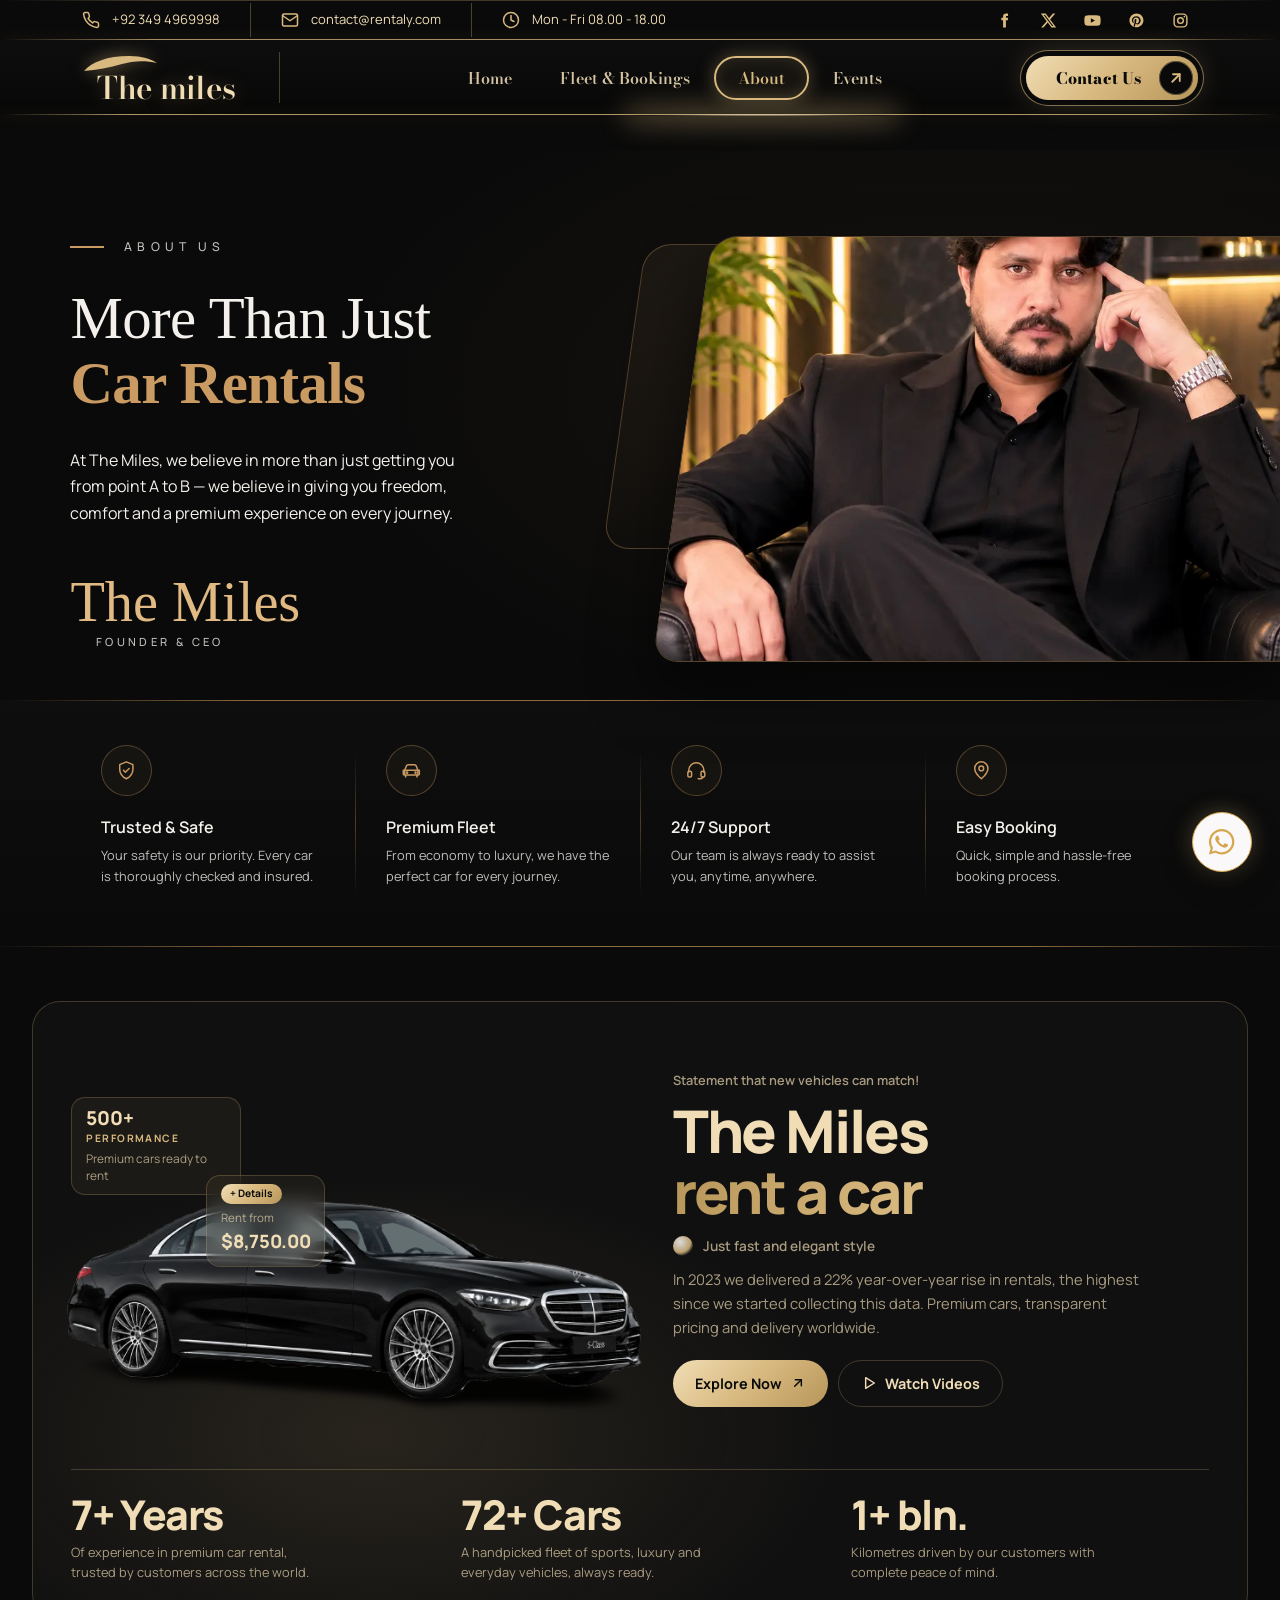
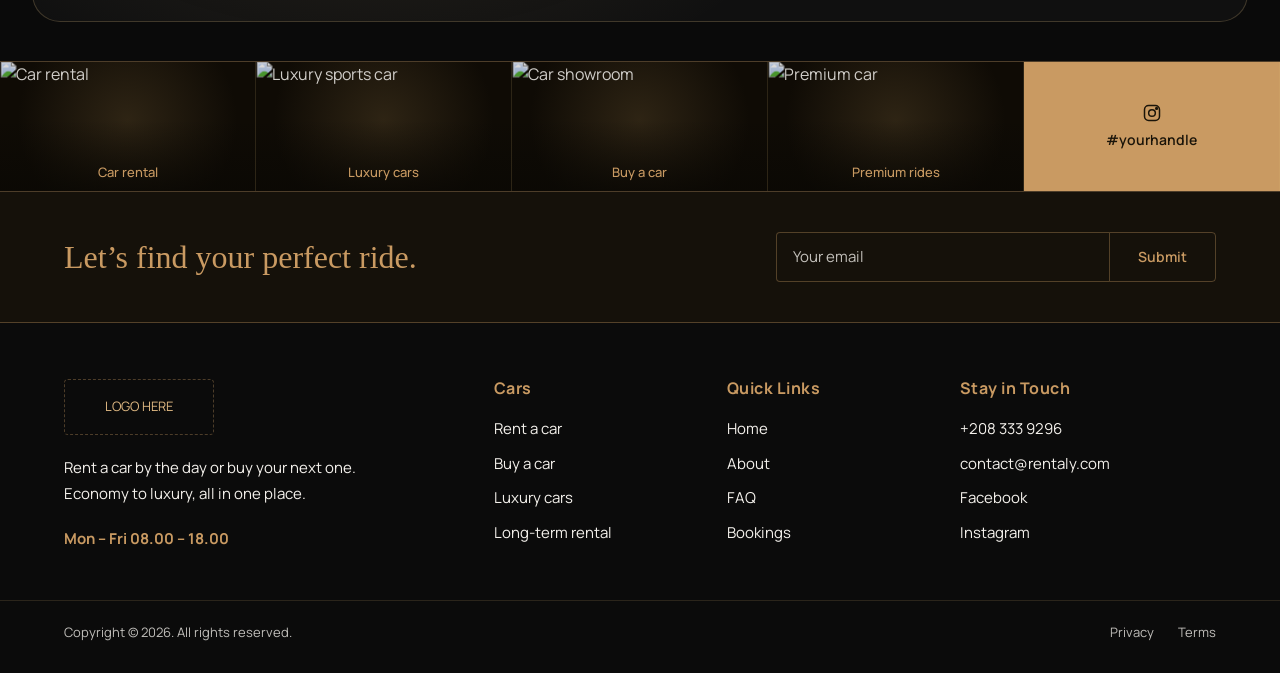
==== commit 0a7bbe9f: "frontend ui fixes" ====
--- a/about.html
+++ b/about.html
@@ -72,7 +72,7 @@
     box-shadow:0 30px 60px rgba(0,0,0,.5);
   }
   .frame__inner{position:absolute;top:0;bottom:0;left:-10%;right:-10%;transform:skewX(8deg) scale(var(--img-scale,1));transform-origin:center}
-  .frame__inner img{width:100%;height:100%;object-fit:cover;object-position:var(--img-pos,center center);display:block}
+  .frame__inner img{width:100%;height:100%;object-fit:cover;object-position:var(--img-pos,top 40%);display:block}
 
   .founder{
     position:absolute;z-index:2;top:6%;right:clamp(16px,4vw,70px);
@@ -682,7 +682,7 @@
       <div class="frame">
         <div class="frame__inner">
         
-          <img src="439f05ef-9955-4eae-9ec9-d8bed3cf51ff.png" alt="Founder"> 
+          <img src="ceoimg2.webp" alt="Founder"> 
         </div>
       </div>
 
--- a/style.css
+++ b/style.css
@@ -2432,7 +2432,7 @@
   width: 100%;
   height: 100%;
   object-fit: cover;
-  object-position: center bottom;   /* chehra upar rakhne ke liye */
+  object-position: center center;   /* chehra upar rakhne ke liye */
 }
 
 /* CEO badge (bottom right, photo ke upar overlap) */
